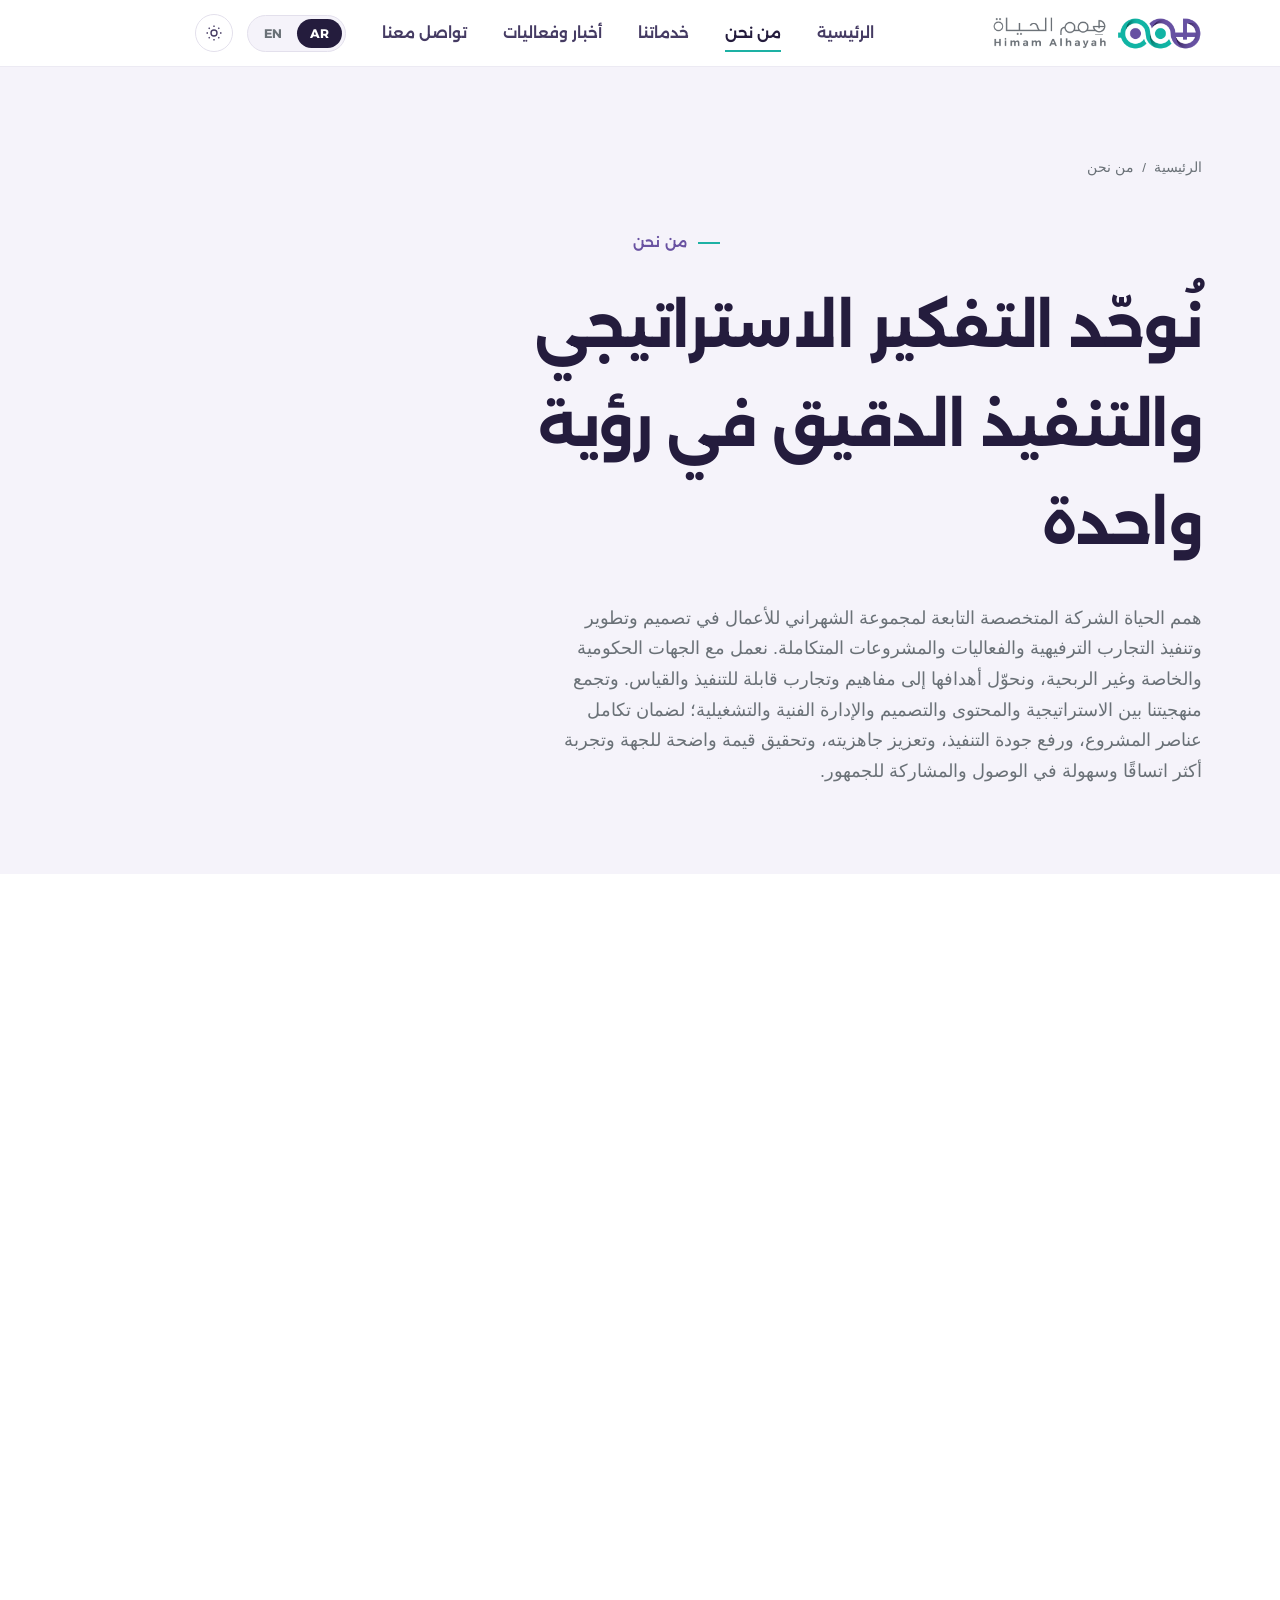
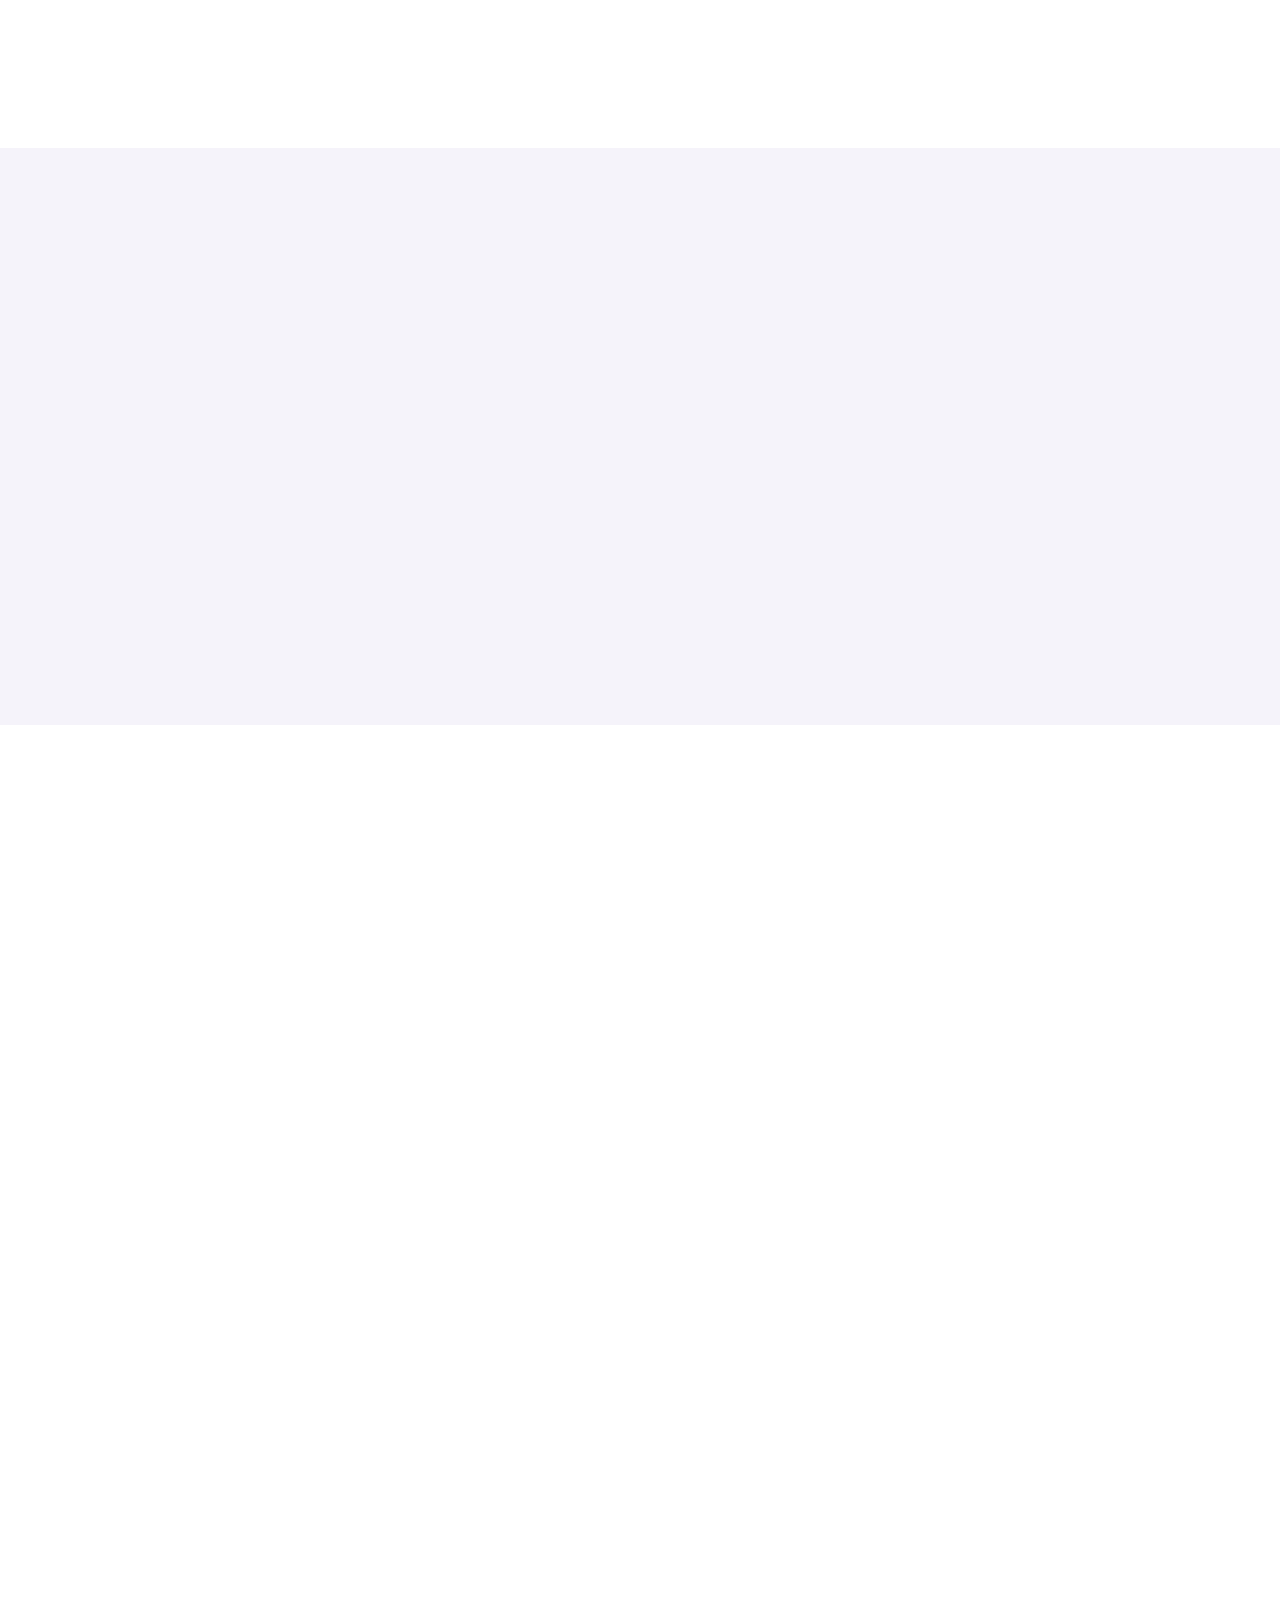
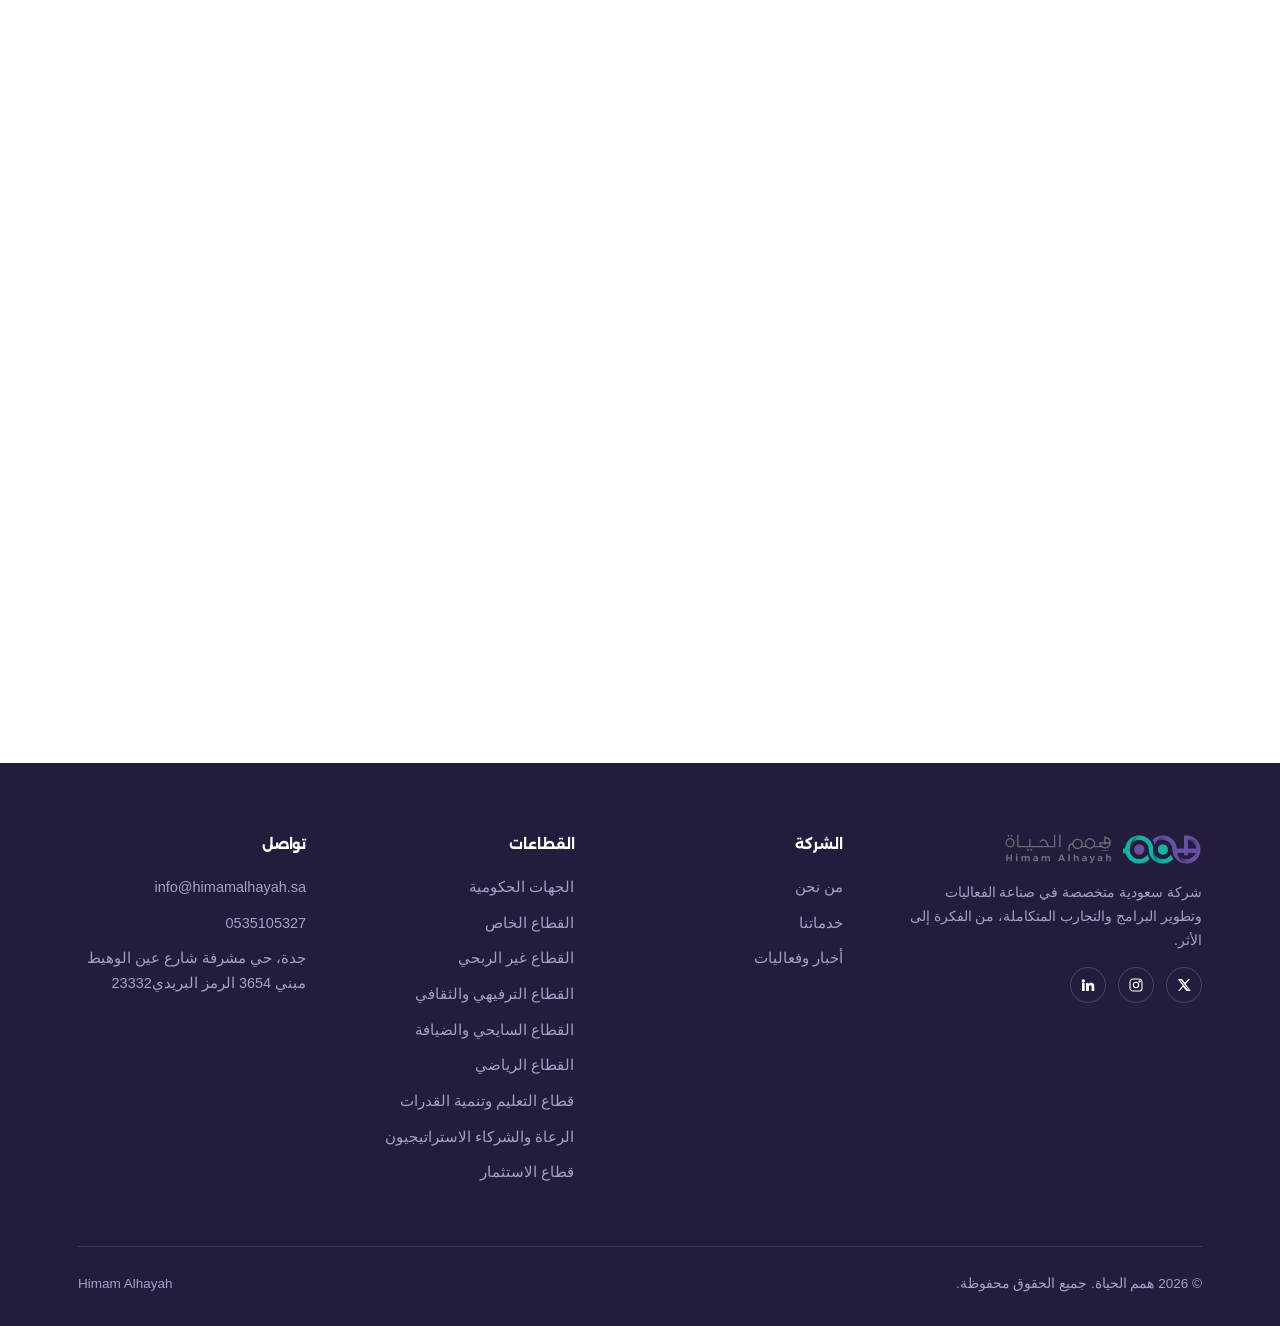
==== about.html @ 8bbd07ad "Add files via upload" ====
<!DOCTYPE html>
<html lang="ar" dir="rtl">
<head>
<meta charset="UTF-8">
<meta name="viewport" content="width=device-width, initial-scale=1.0">
<title>من نحن | همم الحياة</title>
<meta name="description" content="همم الحياة شركة سعودية تجمع بين التفكير الاستراتيجي والتصميم الإبداعي وإدارة المشروعات لصناعة تجارب متكاملة.">
<link rel="preconnect" href="https://fonts.googleapis.com">
<link rel="preconnect" href="https://fonts.gstatic.com" crossorigin>
<link href="https://fonts.googleapis.com/css2?family=Alexandria:wght@300;400;500;600;700;800&display=swap" rel="stylesheet">
<link rel="stylesheet" href="css/about.css">
<script>(function(){try{var t=localStorage.getItem("himam-theme");if(t==="dark"){document.documentElement.setAttribute("data-theme","dark");}}catch(e){}})();</script>
</head>
<body>

<header class="site-header">
  <div class="container nav">
    <a href="index.html" class="nav-logo"><img src="assets/logo-horizontal-trim.png" alt="همم الحياة"></a>
    <nav class="nav-links">
      <div class="nav-links-utility">
        <div class="lang-switch" role="group" aria-label="اللغة">
          <button type="button" class="lang-btn active" data-lang="ar">AR</button>
          <button type="button" class="lang-btn" data-lang="en">EN</button>
        </div>
        <button type="button" class="theme-toggle" aria-label="تبديل الوضع الليلي/النهاري">
          <svg class="icon-sun" viewBox="0 0 24 24" fill="none" stroke="currentColor" stroke-width="1.8"><circle cx="12" cy="12" r="4"/><path d="M12 2v2M12 20v2M4.9 4.9l1.4 1.4M17.7 17.7l1.4 1.4M2 12h2M20 12h2M4.9 19.1l1.4-1.4M17.7 6.3l1.4-1.4"/></svg>
          <svg class="icon-moon" viewBox="0 0 24 24" fill="none" stroke="currentColor" stroke-width="1.8"><path d="M21 12.8A9 9 0 1 1 11.2 3a7 7 0 0 0 9.8 9.8z"/></svg>
        </button>
      </div>
      <a href="index.html">الرئيسية</a>
      <a href="about.html" class="active">من نحن</a>
      <a href="index.html#sectors">خدماتنا</a>
      <a href="news.html">أخبار وفعاليات</a>
      <a href="contact.html">تواصل معنا</a>
    </nav>
    <div class="nav-cta">
      <button class="nav-toggle" aria-label="القائمة"><span></span><span></span><span></span></button>
    </div>
  </div>
</header>

<section class="page-hero">
  <div class="container">
    <div class="crumb"><a href="index.html">الرئيسية</a><span>/</span><span>من نحن</span></div>

    <div class="parent-brand reveal">
      <div class="parent-brand-logos">
        <span class="logo-chip"><img src="assets/logo-stacked.png" alt="همم الحياة"></span>
        <span class="parent-brand-sep">
          <svg viewBox="0 0 24 24" fill="none" stroke="currentColor" stroke-width="2"><path d="M18 6L6 18M6 6l12 12"/></svg>
        </span>
        <span class="logo-chip"><img src="assets/alshahrani-logo.png" alt="مجموعة الشهراني للأعمال"></span>
      </div>
      <span class="parent-brand-text">همم الحياة أحد مشاريع مجموعة الشهراني للأعمال</span>
    </div>

    <div class="eyebrow">من نحن</div>
    <h1>نُوحّد التفكير الاستراتيجي<br>والتنفيذ الدقيق في رؤية واحدة</h1>
    <p class="lede">
      همم الحياة الشركة المتخصصة التابعة لمجموعة الشهراني للأعمال في تصميم وتطوير وتنفيذ التجارب الترفيهية والفعاليات
      والمشروعات المتكاملة. نعمل مع الجهات الحكومية والخاصة وغير الربحية، ونحوّل أهدافها إلى مفاهيم وتجارب قابلة للتنفيذ
      والقياس. وتجمع منهجيتنا بين الاستراتيجية والمحتوى والتصميم والإدارة الفنية والتشغيلية؛ لضمان تكامل عناصر المشروع،
      ورفع جودة التنفيذ، وتعزيز جاهزيته، وتحقيق قيمة واضحة للجهة وتجربة أكثر اتساقًا وسهولة في الوصول والمشاركة للجمهور.
    </p>
  </div>
</section>

<section>
  <div class="container">
    <div class="head-row reveal">
      <h2>قصتنا ورؤيتنا ورسالتنا ومهمتنا</h2>
      <p>الإطار الذي ننطلق منه في كل مشروع، ويحدد القيمة التي نقدّمها لشركائنا وللمجتمع.</p>
    </div>
    <div class="grid grid-2">
      <div class="card reveal">
        <h3>قصتنا</h3>
        <p>تنطلق همم الحياة من همّة تسعى إلى تحويل الأفكار والرسائل والأهداف إلى تجارب حقيقية ذات أثر ملموس. نجمع بين
          التفكير الاستراتيجي والتنفيذ المنضبط؛ لنقدّم تجارب مترابطة تضع الإنسان في جوهرها، وتنتقل بالفكرة من التصوّر
          إلى واقع يُعاش ويُتذكّر. ولا تنتهي قيمة التجربة بانتهاء تنفيذها، بل تمتد إلى ما تحققه من نتائج، وما تتركه من
          أثر يمكن قياسه وتطويره والبناء عليه.</p>
      </div>
      <div class="card reveal">
        <h3>رؤيتنا</h3>
        <p>أن نرسّخ مكانتنا كشركة سعودية رائدة، محليًا وإقليميًا، في صناعة التجارب والفعاليات والبرامج والمشروعات
          المتكاملة، من خلال حلول نوعية تُثري مشاركة الجمهور، وتسهم في تعزيز جودة الحياة، وتقدّم قيمة ممتدة للشركاء
          والمجتمع.</p>
      </div>
      <div class="card reveal">
        <h3>رسالتنا</h3>
        <p>نحوّل أهداف شركائنا وأفكارهم إلى تجارب وبرامج ومشروعات متكاملة ذات قيمة واضحة، تجمع بين التفكير الاستراتيجي
          والتصميم الإبداعي والتنفيذ المنضبط والقياس، بما يدعم تحقيق مستهدفات الجهات ويمنح الجمهور تجارب ذات معنى
          وأثر.</p>
      </div>
      <div class="card reveal">
        <h3>مهمتنا</h3>
        <p>نصمّم ونطوّر وننفّذ تجارب وفعاليات وبرامج ومشروعات تنطلق من فهم الإنسان واحتياجاته، وتتكامل فيها الاستراتيجية
          مع المحتوى النوعي والتصميم الإبداعي والإدارة التنفيذية المنضبطة. ونحرص على أن تعزز أعمالنا مشاركة الجمهور،
          وتحقق قيمة مؤسسية ملموسة لشركائنا، وتنتج نتائج قابلة للقياس والتطوير والبناء عليها.</p>
      </div>
    </div>
  </div>
</section>

<!-- PROCESS -->
<section class="bg-mist">
  <div class="container">
    <div class="head-row reveal">
      <h2>من فهم الجمهور إلى تقييم النتائج</h2>
      <p>نوحّد جميع عناصر المشروع ضمن رؤية متكاملة لصناعة تجارب أكثر اتساقًا وقيمة وقابلية للتطوير.</p>
    </div>
    <div class="process reveal">
      <div class="process-path"></div>
      <div class="process-list">
        <div class="process-step"><div class="badge">01</div><h4>فهم الجمهور</h4><p>بحث ورؤية دقيقة</p></div>
        <div class="process-step"><div class="badge">02</div><h4>التخطيط الاستراتيجي</h4><p>مفهوم قابل للقياس</p></div>
        <div class="process-step"><div class="badge">03</div><h4>التصميم الإبداعي</h4><p>هوية وتجربة متكاملة</p></div>
        <div class="process-step"><div class="badge">04</div><h4>تطوير المحتوى</h4><p>رسائل تخدم الهدف</p></div>
        <div class="process-step"><div class="badge">05</div><h4>التنفيذ التشغيلي</h4><p>إدارة دقيقة للمشروع</p></div>
        <div class="process-step"><div class="badge">06</div><h4>تقييم النتائج</h4><p>قياس الأثر والتطوير</p></div>
      </div>
    </div>
  </div>
</section>

<!-- SECTORS -->
<section id="sectors">
  <div class="container">
    <div class="head-row reveal">
      <h2>القطاعات التي نخدمها</h2>
      <p>نصمم حلولنا بما يناسب طبيعة كل قطاع وأهدافه الخاصة.</p>
    </div>
    <div class="sector-detail">
      <div class="sector-box sb-1 reveal">
        <h3 style="color:#fff;">الجهات الحكومية</h3>
          <p>نطور المبادرات والفعاليات والبرامج والمشروعات التي تدعم الأهداف المؤسسية والمجتمعية وتخدم المستفيدين ضمن تجربة واضحة ومنظمة تراعي الحوكمة وتنوع الجمهور وقابلية قياس النتائج.</p>
      </div>
      <div class="sector-box sb-2 reveal">
        <h3 style="color:#fff;">القطاع الخاص</h3>
          <p>نصمم تجارب تساعد الشركات والعلامات التجارية على ترجمة أهدافها ورسائلها إلى تفاعل حقيقي مع العملاء والموظفين والشركاء.</p>
      </div>
      <div class="sector-box sb-3 reveal">
        <h3 style="color:#fff;">القطاع  غير الربحي</h3>
            <p>نساعد القطاعات غير الربحية على تحويل رسالتها وأهدافها المجتمعية إلى برامج ومبادرات وتجارب تصل للمستفيدين والداعمين والمتطوعين بوضوح، وتدعم المشاركة والاستفادة ضمن الموارد المتاحة.</p>
      </div>
      <div class="sector-box sb-1 reveal">
        <h3 style="color:#fff;">القطاع الترفيهة والثقافي</h3>
            <p>نطور فعاليات وتجارب تجمع بين المحتوى والإبداع والتفاعل، وتقدم للجمهور رحلة متماسكة تتناسب مع طبيعة المشروع وسياقه الثقافي والترفيهي.</p>
      </div>
      <div class="sector-box sb-2 reveal">
        <h3 style="color:#fff;">القطاع السياحي والضيافة</h3>
            <p>نصمم تجارب الزوار والوجهات والبرامج السياحية بما يعزز وضوح الرحلة وجودة التفاعل، ويربط المكان بقصته وهويته وجمهوره المستهدف.</p>
      </div>
      <div class="sector-box sb-3 reveal">
        <h3 style="color:#fff;">القطاع الرياضي</h3>
            <p>نطور الفعاليات والبرامج والتجارب الجماهيرية المصاحبة للأنشطة والبطولات الرياضية بما يدعم المشاركة ويعزز ارتباط الجمهور بالحدث أو النادي أو الجهة المنظمة.</p>
      </div>
      <div class="sector-box sb-1 reveal">
        <h3 style="color:#fff;">قطاع التعليم وتنمية القدرات</h3>
            <p>نطور برامج وتجارب تعليمية وتدريبية تجمع بين المعرفة والتطبيق والمشاركة، وتحوّل المحتوى الترفيهي إلى رحلة تعلّم أكثر وضوحًا وتفاعلًا.</p>
      </div>
      <div class="sector-box sb-2 reveal">
        <h3 style="color:#fff;">الرعاة والشركاء الاستراتيجيون</h3>
            <p>يمثل الرعاة والشركاء فئة ممتدة عبر مختلف القطاعات، وليست قطاعًا مستقلًا، وتعمل همم الحياة على تطوير فرص مشاركة وظهور وتفاعل ترتبط بأهداف الشراكة وطبيعة الجمهور، وتندمج داخل التجربة بصورة طبيعية.</p>
      </div>
      <div class="sector-box sb-3 reveal">
        <h3 style="color:#fff;">قطاع الاستثمار</h3>
            <p>نطور الملتقيات والبرامج والتجارب التي تجمع رواد الأعمال والمستثمرين والجهات الداعمة، وتساعد على تحويل الأفكار والفرص إلى مسارات أوضح للتواصل والتقييم والبناء.</p>
      </div>
    </div>
  </div>
</section>

<section class="section-sm">
  <div class="container">
    <div class="cta-band reveal">
      <div>
        <h2>هل تريد التعرف على فريق العمل؟</h2>
        <p>تواصل معنا لنناقش تفاصيل مشروعك ونبني معًا خطة تنفيذ واضحة.</p>
      </div>
      <a href="contact.html" class="btn btn-ghost-light">تواصل معنا
        <svg viewBox="0 0 24 24" fill="none" stroke="currentColor" stroke-width="2"><path d="M19 12H5M12 19l-7-7 7-7"/></svg>
      </a>
    </div>
  </div>
</section>

<footer class="site-footer">
  <div class="container">
    <div class="footer-grid">
      <div class="footer-logo">
        <img src="assets/logo-horizontal-trim.png" alt="همم الحياة">
        <p style="max-width:300px; font-size:14px; color:#a79ec4;">شركة سعودية متخصصة في صناعة الفعاليات وتطوير البرامج والتجارب المتكاملة، من الفكرة إلى الأثر.</p>
        <div class="social">
          <a href="#" aria-label="X"><svg viewBox="0 0 24 24" fill="currentColor" style="color:#fff"><path d="M18.9 3H21l-6.6 7.5L22 21h-6.3l-4.9-6.4L5.2 21H3l7.1-8.1L2.5 3h6.4l4.4 5.8L18.9 3zm-1.1 16h1.2L7.3 5H6l11.8 14z"/></svg></a>
          <a href="#" aria-label="Instagram"><svg viewBox="0 0 24 24" fill="none" stroke="currentColor" stroke-width="1.6" style="color:#fff"><rect x="3" y="3" width="18" height="18" rx="5"/><circle cx="12" cy="12" r="4"/><circle cx="17.5" cy="6.5" r="1"/></svg></a>
          <a href="#" aria-label="LinkedIn"><svg viewBox="0 0 24 24" fill="currentColor" style="color:#fff"><path d="M4.98 3.5A2.5 2.5 0 1 1 5 8.5a2.5 2.5 0 0 1-.02-5zM3 9h4v12H3zM9 9h3.8v1.7h.05c.53-1 1.83-2.05 3.77-2.05 4.03 0 4.78 2.65 4.78 6.1V21h-4v-5.6c0-1.34-.02-3.06-1.87-3.06-1.87 0-2.16 1.46-2.16 2.96V21H9z"/></svg></a>
        </div>
      </div>
      <div>
        <h4>الشركة</h4>
        <ul>
          <li><a href="about.html">من نحن</a></li>
          <li><a href="services.html">خدماتنا</a></li>
          <li><a href="news.html">أخبار وفعاليات</a></li>
        </ul>
      </div>
      <div>
        <h4>القطاعات</h4>
        <ul>
          <li><a href="about.html#sectors">الجهات الحكومية</a></li>
          <li><a href="about.html#sectors">القطاع الخاص</a></li>
          <li><a href="about.html#sectors">القطاع غير الربحي</a></li>
          <li><a href="about.html#sectors">القطاع الترفيهي والثقافي</a></li>
          <li><a href="about.html#sectors">القطاع السايحي والضيافة</a></li>
          <li><a href="about.html#sectors">القطاع الرياضي</a></li>
          <li><a href="about.html#sectors">قطاع التعليم وتنمية القدرات</a></li>
          <li><a href="about.html#sectors">الرعاة والشركاء الاستراتيجيون</a></li>
          <li><a href="about.html#sectors">قطاع الاستثمار</a></li>
        </ul>
      </div>
      <div>
        <h4>تواصل</h4>
        <ul>
          <li>info@himamalhayah.sa</li>
          <li>0535105327</li>
          <li> جدة، حي مشرفة شارع عين الوهيط مبني 3654 الرمز البريدي23332 </li>
        </ul>
      </div>
    </div>
    <div class="footer-bottom">
      <span>© 2026 همم الحياة. جميع الحقوق محفوظة.</span>
      <span>Himam Alhayah</span>
    </div>
  </div>
</footer>

<script src="js/about.js"></script>
</body>
</html>
---- css/about.css ----
@font-face {
  font-family: 'Alexandria';
  src: local('Alexandria');
}

:root{
  --purple:        #6952A1;
  --purple-600:     #57458A;
  --purple-ink:     #241C3D;   
  --turquoise:      #1DB1A4;
  --turquoise-600:  #16897F;
  --charcoal:       #6A7177;
  --paper:          #FFFFFF;

  --mist:           #F5F3FA;  
  --mist-2:         #EDEAF6;
  --line:           #E3E0EC;
  --line-soft:      #ECEAF3;

  --ink:            #241C3D;
  --ink-soft:       #453B63;
  --body:           #55505f;

  --font: 'Alexandria', 'Segoe UI', sans-serif;

  --container: 1180px;
  --radius: 22px;
  --radius-sm: 14px;

  --ease: cubic-bezier(.22,.68,0,1);
}

:root[data-theme="dark"]{
  --paper:          #14101F;
  --ink:            #F2EFFA;
  --ink-soft:       #D9D3EA;
  --body:           #B7AFC9;
  --charcoal:       #B0A8C4;
  --mist:           #1E1830;
  --mist-2:         #241C3D;
  --line:           #342A52;
  --line-soft:      #2B2244;
}


*{ box-sizing:border-box; }
html{ scroll-behavior:smooth; }
body{
  margin:0;
  font-family:var(--font);
  color:var(--body);
  background:var(--paper);
  direction:rtl;
  -webkit-font-smoothing:antialiased;
  font-weight:400;
  line-height:1.7;
}
img{ max-width:100%; display:block; }
a{ color:inherit; text-decoration:none; }
ul{ margin:0; padding:0; list-style:none; }
h1,h2,h3,h4{
  font-family:var(--font);
  color:var(--ink);
  margin:0 0 .5em;
  font-weight:700;
  letter-spacing:-.01em;
}
p{ margin:0 0 1em; }
.container{
  max-width:var(--container);
  margin-inline:auto;
  padding-inline:28px;
}

@media (prefers-reduced-motion: reduce){
  *{ animation-duration:.001ms !important; animation-iteration-count:1 !important; transition-duration:.001ms !important; scroll-behavior:auto !important; }
}

.eyebrow{
  display:inline-flex;
  align-items:center;
  gap:10px;
  font-size:14px;
  font-weight:600;
  color:var(--purple);
  letter-spacing:.02em;
  margin-bottom:16px;
}
.eyebrow::before{
  content:"";
  width:22px; height:2px;
  background:var(--turquoise);
  display:inline-block;
}

.btn{
  display:inline-flex;
  align-items:center;
  gap:10px;
  padding:15px 30px;
  border-radius:100px;
  font-weight:600;
  font-size:15.5px;
  border:1px solid transparent;
  cursor:pointer;
  transition:transform .35s var(--ease), background .3s, color .3s, border-color .3s, box-shadow .3s;
}
.btn-primary{
  background:var(--purple-ink);
  color:#fff;
}
.btn-primary:hover{ background:var(--purple-600); transform:translateY(-2px); box-shadow:0 14px 30px -12px rgba(105,82,161,.55); }
.btn-outline{
  border-color:var(--line);
  color:var(--ink);
  background:transparent;
}
.btn-outline:hover{ border-color:var(--purple); color:var(--purple); transform:translateY(-2px); }
.btn-ghost-light{
  border-color:rgba(255,255,255,.35);
  color:#fff;
}
.btn-ghost-light:hover{ background:rgba(255,255,255,.12); border-color:#fff; }
.btn svg{ width:16px; height:16px; transition:transform .3s var(--ease); }
.btn:hover svg{ transform:translateX(-4px); }

.site-header{
  position:sticky; top:0; z-index:100;
  border-bottom:1px solid var(--line-soft);
}
.site-header::before{
  content:"";
  position:absolute; inset:0; z-index:-1;
  background:rgba(255,255,255,.82);
  backdrop-filter:blur(14px) saturate(160%);
}
[data-theme="dark"] .site-header::before{ background:rgba(20,16,31,.86); }
.nav{
  display:flex; align-items:center; justify-content:space-between;
  padding-block:14px;
}
.nav-logo{ display:flex; align-items:center; gap:12px; }
.nav-logo img{ height:34px; width:auto; }
.nav-links{
  display:flex; align-items:center; gap:36px;
  font-size:15px; font-weight:600; color:var(--ink-soft);
}
.nav-links a{ position:relative; padding-block:6px; transition:color .25s; }
.nav-links a::after{
  content:""; position:absolute; right:0; bottom:0; width:0; height:2px;
  background:var(--turquoise); transition:width .3s var(--ease);
}
.nav-links a:hover, .nav-links a.active{ color:var(--ink); }
.nav-links a:hover::after, .nav-links a.active::after{ width:100%; }
.nav-links-utility{ display:flex; align-items:center; gap:14px; order:99; }
.nav-auth{ display:flex; align-items:center; gap:10px; }
.nav-btn{ padding:10px 20px; font-size:14px; }
.nav-cta{ display:flex; align-items:center; gap:14px; }
.nav-toggle{
  display:none; flex-direction:column; gap:5px; background:none; border:0; cursor:pointer; padding:8px;
}
.nav-toggle span{ width:22px; height:2px; background:var(--ink); border-radius:2px; }

.lang-switch{ display:flex; align-items:center; background:var(--mist); border:1px solid var(--line); border-radius:100px; padding:3px; gap:2px; }
.lang-btn{ border:0; background:none; padding:7px 13px; border-radius:100px; font-family:var(--font); font-size:12.5px; font-weight:700; color:var(--charcoal); cursor:pointer; transition:all .25s; }
.lang-btn.active{ background:var(--purple-ink); color:#fff; }
.lang-btn:not(.active):hover{ color:var(--purple); }
.theme-toggle{
  width:38px; height:38px; border-radius:50%; border:1px solid var(--line); background:transparent;
  display:flex; align-items:center; justify-content:center; cursor:pointer; color:var(--ink-soft);
  transition:all .25s; position:relative; flex-shrink:0;
}
.theme-toggle:hover{ border-color:var(--purple); color:var(--purple); }
.theme-toggle svg{ width:18px; height:18px; position:absolute; transition:opacity .25s, transform .35s var(--ease); }
.theme-toggle .icon-moon{ opacity:0; transform:scale(.5) rotate(-40deg); }
.theme-toggle .icon-sun{ opacity:1; transform:scale(1) rotate(0); }
[data-theme="dark"] .theme-toggle .icon-sun{ opacity:0; transform:scale(.5) rotate(40deg); }
[data-theme="dark"] .theme-toggle .icon-moon{ opacity:1; transform:scale(1) rotate(0); }

@media (max-width:900px){
  .nav-links{
    position:fixed; inset:64px 0 0 0; background:var(--paper); flex-direction:column;
    justify-content:flex-start; padding:36px 28px; gap:22px; font-size:19px;
    transform:translateY(-12px); opacity:0; pointer-events:none; transition:all .35s var(--ease);
    overflow-y:auto;
  }
  .nav-links.open{ transform:translateY(0); opacity:1; pointer-events:auto; }
  .nav-toggle{ display:flex; }
  .nav-links-utility{
    order:-1; width:100%;
    padding-bottom:20px; margin-bottom:4px;
    border-bottom:1px solid var(--line);
  }
  .nav-auth{
    flex-direction:column; width:100%; gap:12px;
    margin-top:auto; padding-top:20px; border-top:1px solid var(--line);
  }
  .nav-btn{ width:100%; justify-content:center; }
}

.rings{ position:absolute; inset:0; overflow:hidden; pointer-events:none; }
.ring{
  position:absolute; border-radius:50%; border:1.5px solid transparent;
}
@keyframes drift{
  0%{ transform:translate(0,0) rotate(0deg); }
  50%{ transform:translate(-14px,16px) rotate(8deg); }
  100%{ transform:translate(0,0) rotate(0deg); }
}

section{ padding-block:110px; position:relative; }
.section-sm{ padding-block:80px; }
.bg-mist{ background:var(--mist); }
.bg-ink{ background:var(--purple-ink); color:#cdc7dd; }
.bg-ink h1, .bg-ink h2, .bg-ink h3{ color:#fff; }

.head-row{
  display:flex; justify-content:space-between; align-items:flex-end; gap:40px; margin-bottom:56px;
}
.head-row h2{ font-size:clamp(28px,3.4vw,42px); max-width:640px; }
.head-row p{ max-width:380px; color:var(--charcoal); margin:0; }

.grid{ display:grid; gap:26px; }
.grid-3{ grid-template-columns:repeat(3,1fr); }
.grid-2{ grid-template-columns:repeat(2,1fr); }
@media (max-width:900px){ .grid-3,.grid-2{ grid-template-columns:1fr; } }

.card{
  background:#fff;
  border:1px solid var(--line);
  border-radius:var(--radius);
  padding:34px;
  transition:transform .4s var(--ease), box-shadow .4s var(--ease), border-color .3s;
}
.card:hover{ transform:translateY(-6px); box-shadow:0 30px 50px -30px rgba(36,28,61,.25); border-color:transparent; }
.card .icon{
  width:52px; height:52px; border-radius:16px;
  display:flex; align-items:center; justify-content:center;
  background:var(--mist); color:var(--purple); margin-bottom:22px;
}
.card .icon svg{ width:24px; height:24px; }
.card h3{ font-size:19px; margin-bottom:10px; }
.card p{ color:var(--charcoal); font-size:15px; margin:0; }

.stats{
  display:grid; grid-template-columns:repeat(4,1fr); gap:0;
  border-top:1px solid rgba(255,255,255,.14); border-bottom:1px solid rgba(255,255,255,.14);
}
.stat{ padding:38px 20px; text-align:center; border-inline-start:1px solid rgba(255,255,255,.14); }
.stat:first-child{ border-inline-start:none; }
.stat .num{
  font-size:clamp(30px,3.6vw,48px); font-weight:800; color:#fff;
  display:block; letter-spacing:-.02em;
}
.stat .lbl{ font-size:14px; color:#a79ec4; margin-top:8px; }
@media (max-width:760px){ .stats{ grid-template-columns:repeat(2,1fr);} .stat{ border-inline-start:1px solid rgba(255,255,255,.14);} .stat:nth-child(2n+1){border-inline-start:none;} }

.process{ position:relative; }
.process-path{
  position:absolute; top:64px; right:6%; left:6%; height:2px;
  background:linear-gradient(90deg, var(--turquoise), var(--purple));
  opacity:.25;
}
.process-list{
  display:grid; grid-template-columns:repeat(6,1fr); gap:18px; position:relative;
}
@media (max-width:1000px){ .process-list{ grid-template-columns:repeat(3,1fr);} .process-path{display:none;} }
@media (max-width:600px){ .process-list{ grid-template-columns:1fr; } }
.process-step{ text-align:center; }
.process-step .badge{
  width:64px; height:64px; border-radius:50%;
  background:#fff; border:2px solid var(--line);
  display:flex; align-items:center; justify-content:center;
  margin:0 auto 18px; font-weight:800; color:var(--purple); font-size:18px;
  position:relative; z-index:2; transition:border-color .3s, background .3s, color .3s;
}
.process-step:hover .badge{ background:var(--purple-ink); border-color:var(--purple-ink); color:#fff; }
.process-step h4{ font-size:15.5px; margin-bottom:6px; }
.process-step p{ font-size:13.5px; color:var(--charcoal); margin:0; }

.cta-band{
  border-radius:32px;
  background:linear-gradient(135deg, var(--purple) 0%, var(--turquoise-600) 100%);
  padding:64px 56px;
  display:flex; align-items:center; justify-content:space-between; gap:32px;
  color:#fff;
}
.cta-band h2{ color:#fff; margin:0 0 8px; font-size:clamp(24px,2.8vw,32px); }
.cta-band p{ color:rgba(255,255,255,.85); margin:0; }
@media (max-width:760px){ .cta-band{ flex-direction:column; text-align:center; padding:44px 28px;} }

.site-footer{ background:var(--purple-ink); color:#a79ec4; padding-block:70px 30px; }
.footer-grid{
  display:grid; grid-template-columns:1.4fr 1fr 1fr 1fr; gap:40px; padding-bottom:50px;
  border-bottom:1px solid rgba(255,255,255,.12);
}
@media (max-width:800px){ .footer-grid{ grid-template-columns:1fr 1fr; } }
.footer-grid h4{ color:#fff; font-size:14px; margin-bottom:18px; }
.footer-grid li{ margin-bottom:11px; font-size:14.5px; }
.footer-grid a:hover{ color:#fff; }
.footer-logo img{ height:32px; margin-bottom:16px; }
.footer-bottom{
  display:flex; justify-content:space-between; align-items:center; padding-top:26px; font-size:13.5px; flex-wrap:wrap; gap:12px;
}
.social{ display:flex; gap:12px; }
.social a{
  width:36px; height:36px; border-radius:50%; border:1px solid rgba(255,255,255,.18);
  display:flex; align-items:center; justify-content:center; transition:all .3s;
}
.social a:hover{ background:var(--turquoise); border-color:var(--turquoise); }
.social svg{ width:16px; height:16px; }

.page-hero{
  padding-top:90px; padding-bottom:70px;
  background:var(--mist);
  position:relative; overflow:hidden;
}
.page-hero h1{ font-size:clamp(34px,5vw,58px); max-width:760px; }
.page-hero .lede{ font-size:18px; max-width:640px; color:var(--charcoal); }
.crumb{ font-size:13.5px; color:var(--charcoal); margin-bottom:18px; display:flex; gap:8px; align-items:center;}
.crumb a:hover{ color:var(--purple); }

.parent-brand{
  display:inline-flex; align-items:center; gap:14px;
  background:var(--paper); border:1px solid var(--line); border-radius:100px;
  padding:8px 20px 8px 8px; margin-bottom:24px;
  box-shadow:0 12px 26px -18px rgba(36,28,61,.25);
}
.parent-brand-logos{ display:flex; align-items:center; gap:10px; flex-shrink:0; }
.logo-chip{
  width:38px; height:38px; border-radius:50%; overflow:hidden;
  background:var(--mist); border:1px solid var(--line);
  display:flex; align-items:center; justify-content:center; flex-shrink:0;
}
.logo-chip img{ width:100%; height:100%; object-fit:cover; }
.parent-brand-sep{
  width:16px; height:16px; color:var(--charcoal); flex-shrink:0;
  display:flex; align-items:center; justify-content:center;
}
.parent-brand-sep svg{ width:12px; height:12px; }
.parent-brand-text{ font-size:13.5px; font-weight:600; color:var(--ink-soft); }
@media (max-width:520px){
  .parent-brand{ flex-wrap:wrap; padding:10px 16px; }
  .parent-brand-text{ font-size:12.5px; }
}

.reveal{ opacity:0; transform:translateY(24px); transition:opacity .8s var(--ease), transform .8s var(--ease); }
.reveal.in{ opacity:1; transform:translateY(0); }

.muted{ color:var(--charcoal); }
.tag{
  display:inline-block; padding:6px 14px; border-radius:100px; background:var(--mist-2);
  color:var(--purple); font-size:13px; font-weight:600;
}
hr.rule{ border:0; border-top:1px solid var(--line); margin:0; }


.value-row{ display:grid; grid-template-columns: .8fr 1.2fr; gap:60px; align-items:start; }
  @media (max-width:900px){ .value-row{ grid-template-columns:1fr; gap:30px; } }
  .value-item{ display:flex; gap:20px; padding-block:26px; border-top:1px solid var(--line); }
  .value-item:last-child{ border-bottom:1px solid var(--line); }
  .value-item .vn{ font-size:14px; color:var(--turquoise-600); font-weight:700; min-width:32px; }
  .sector-detail{
    display:grid; grid-template-columns:repeat(3,1fr); gap:26px;
  }
  @media (max-width:900px){ .sector-detail{ grid-template-columns:1fr; } }
  .sector-box{
    border-radius:var(--radius); padding:36px; color:#fff;
    display:flex; flex-direction:column; gap:14px; min-height:280px;
  }
  .sector-box.sb-1{ background:linear-gradient(160deg,#6952A1,#4A3876); }
  .sector-box.sb-2{ background:linear-gradient(160deg,#1DB1A4,#158F85); }
  .sector-box.sb-3{ background:linear-gradient(160deg,#241C3D,#453B63); }
  .sector-box p{ color:rgba(255,255,255,.85); font-size:14.5px; margin:0; }

/* ===== Dark mode component overrides ===== */
[data-theme="dark"] .nav-links{ background:var(--paper); }
[data-theme="dark"] .card{ background:var(--mist); }
[data-theme="dark"] .process-step .badge{ background:var(--mist); }
[data-theme="dark"] input,
[data-theme="dark"] select,
[data-theme="dark"] textarea{ background:var(--mist); color:var(--ink); border-color:var(--line); }
[data-theme="dark"] .stat .lbl{ color:#c9c1de; }
[data-theme="dark"] .flip-front{ background:var(--mist); border-color:var(--line); }
[data-theme="dark"] .logo-tile{ background:var(--mist); border-color:var(--line); }
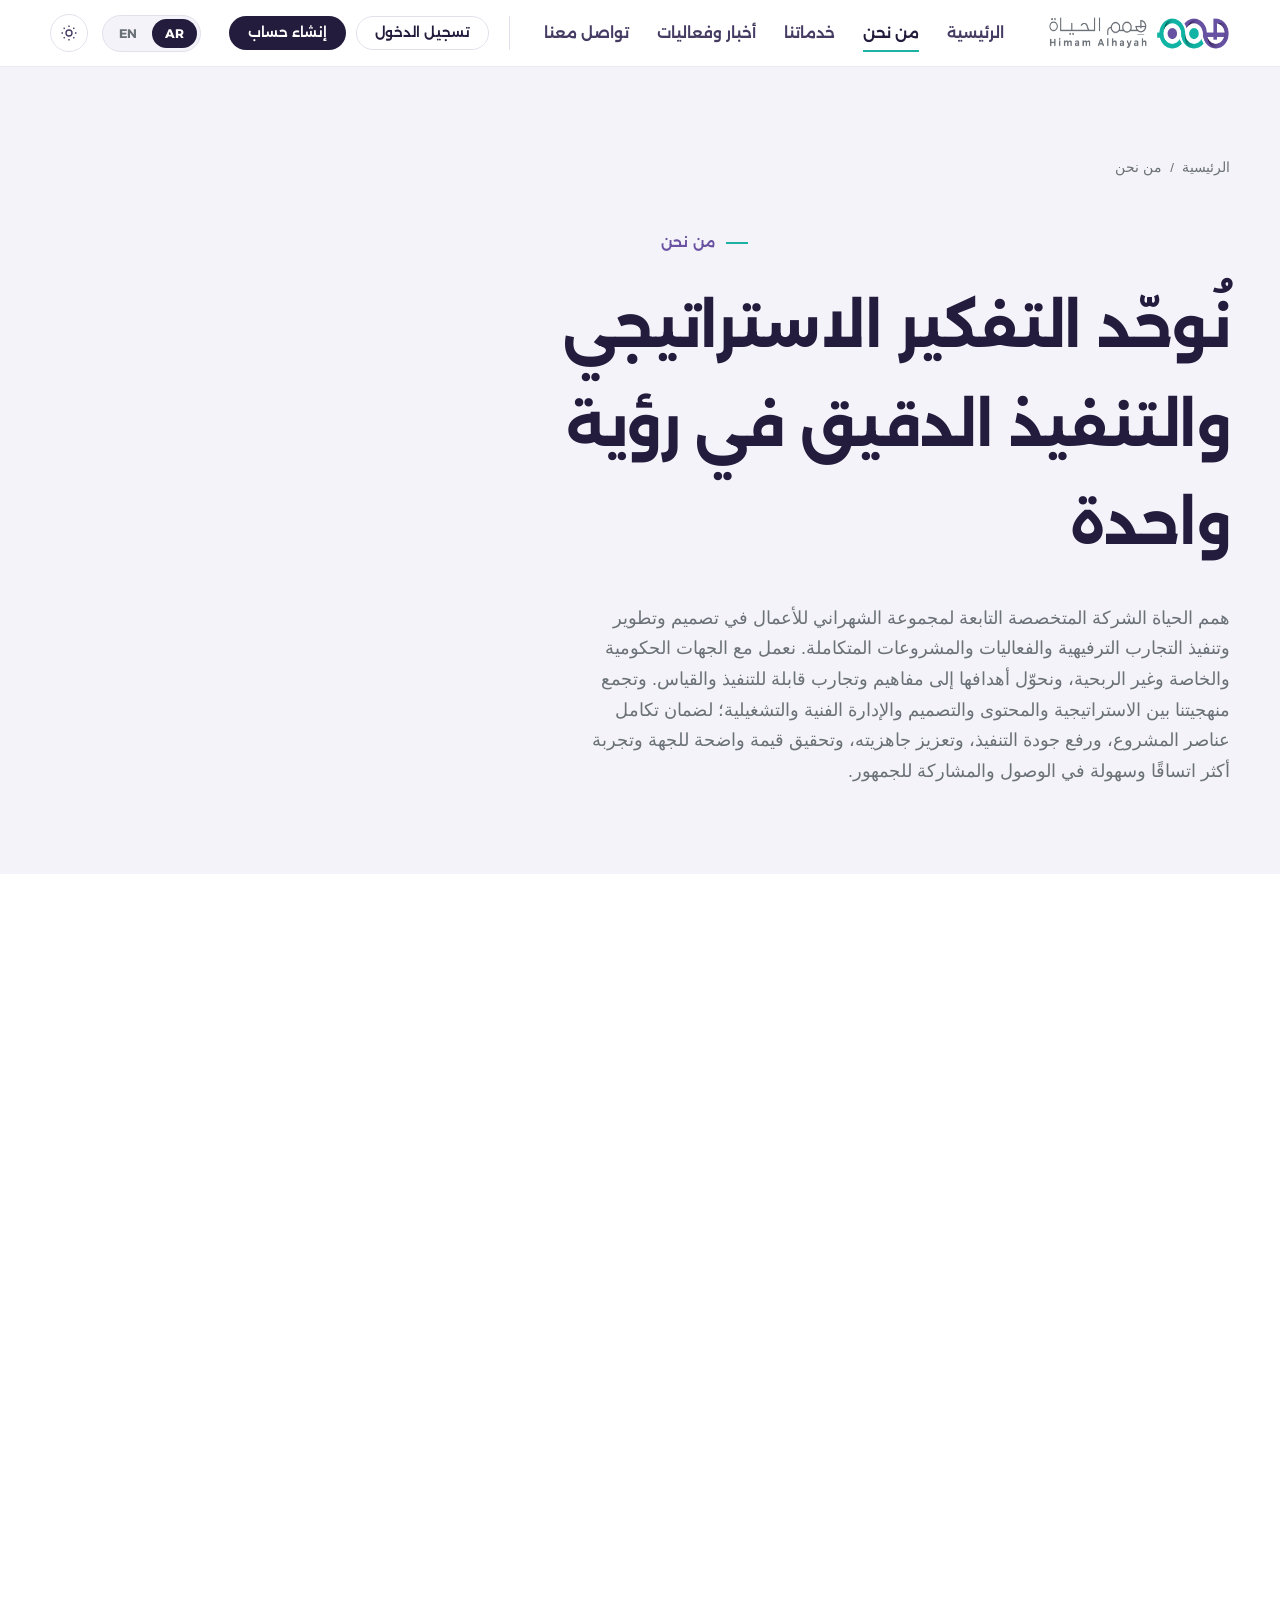
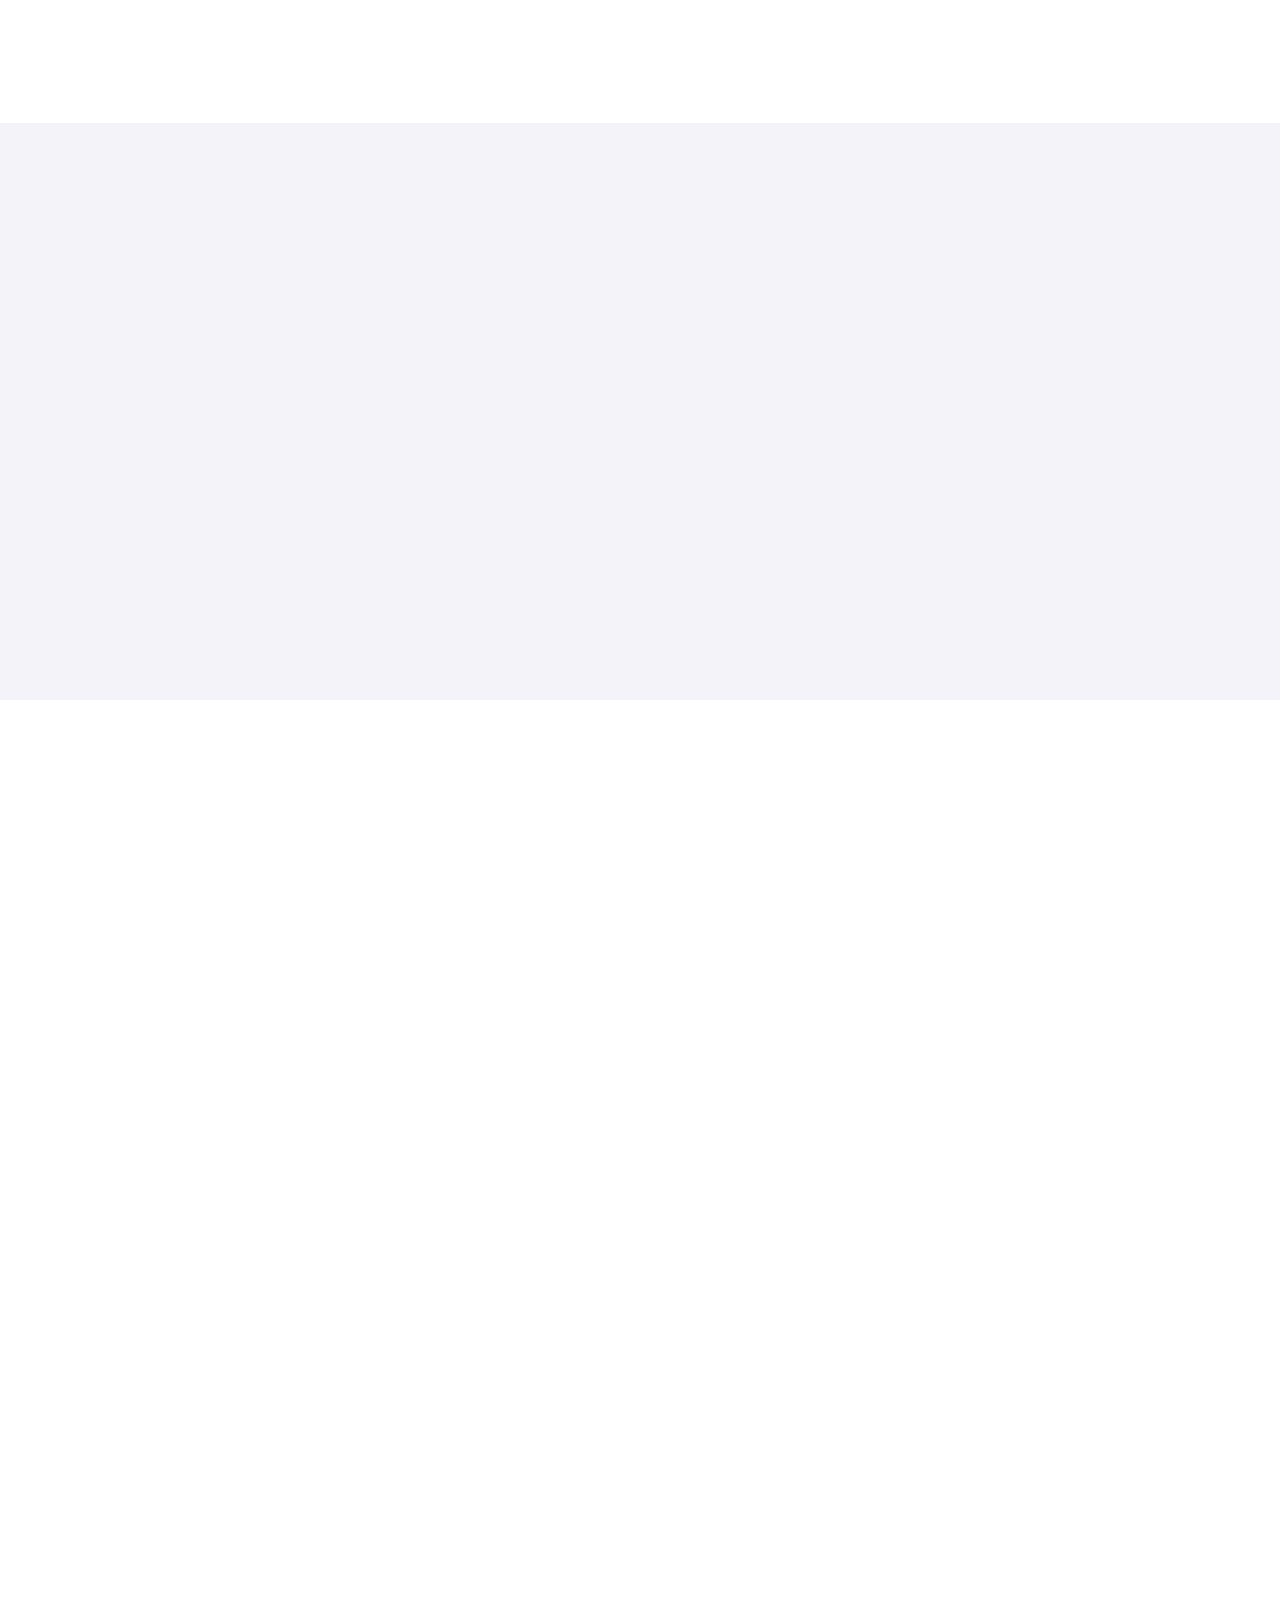
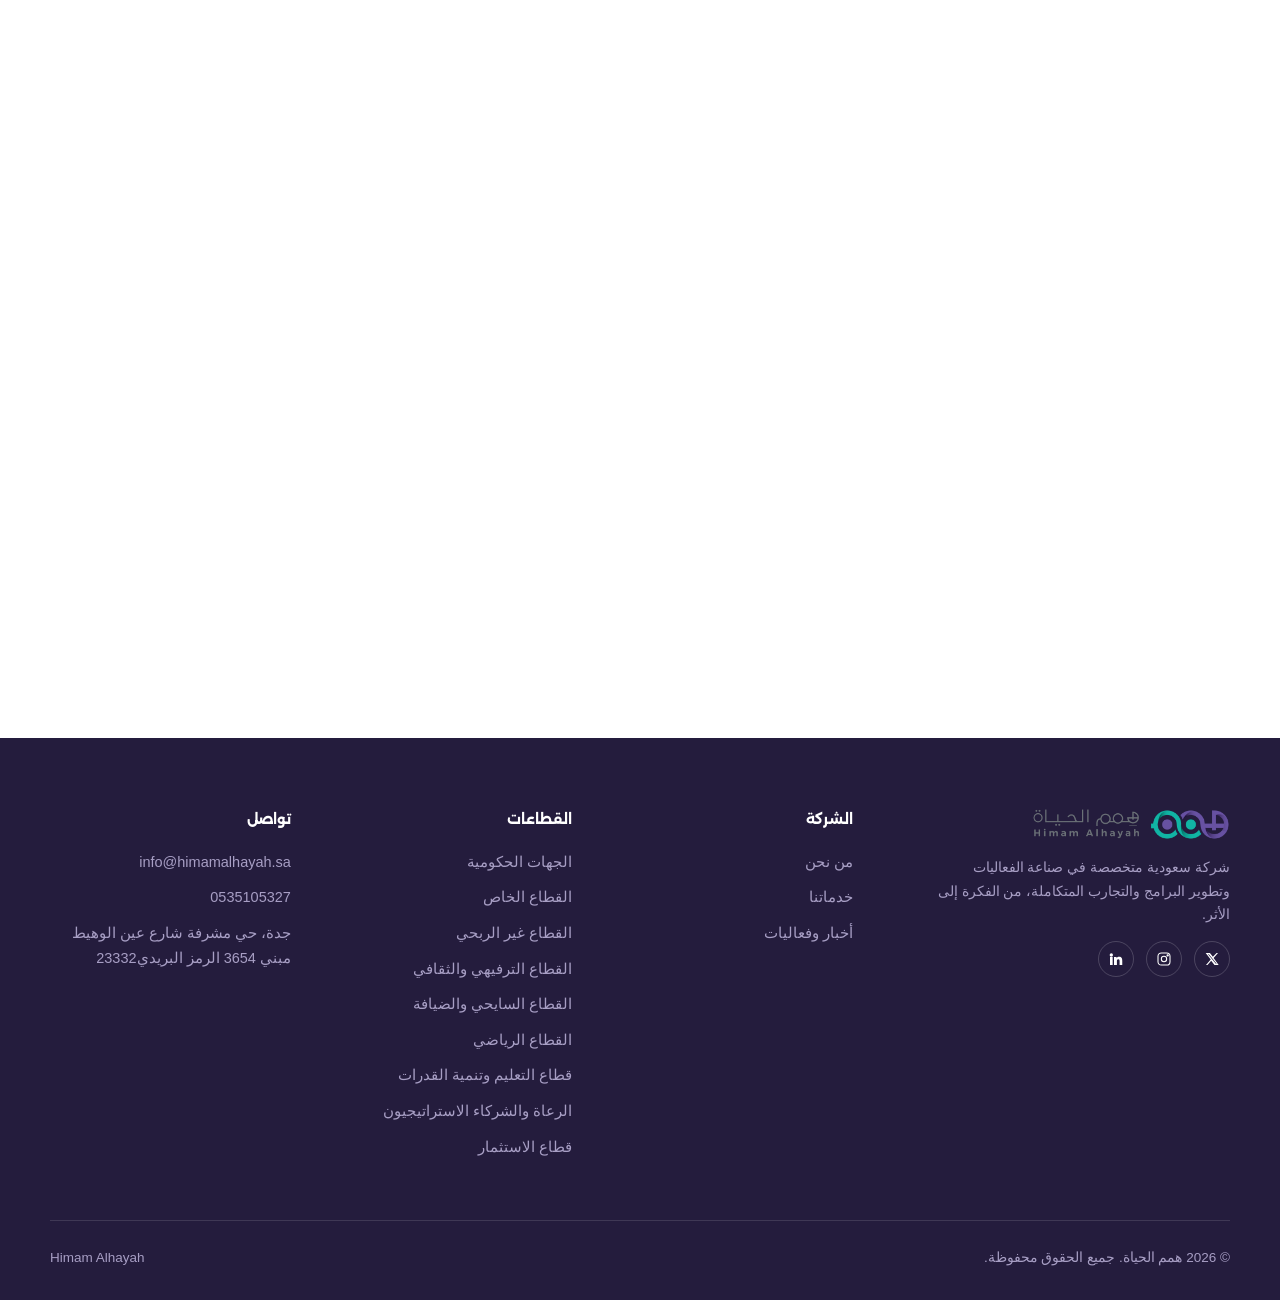
==== commit d911375d: "Add files via upload" ====
--- a/about.html
+++ b/about.html
@@ -32,6 +32,10 @@
       <a href="index.html#sectors">خدماتنا</a>
       <a href="news.html">أخبار وفعاليات</a>
       <a href="contact.html">تواصل معنا</a>
+      <div class="nav-auth">
+        <a href="admin-login.html" class="btn btn-outline nav-btn">تسجيل الدخول</a>
+        <a href="admin-signup.html" class="btn btn-primary nav-btn">إنشاء حساب</a>
+      </div>
     </nav>
     <div class="nav-cta">
       <button class="nav-toggle" aria-label="القائمة"><span></span><span></span><span></span></button>
@@ -122,12 +126,11 @@
   </div>
 </section>
 
-<!-- SECTORS -->
 <section id="sectors">
   <div class="container">
     <div class="head-row reveal">
       <h2>القطاعات التي نخدمها</h2>
-      <p>نصمم حلولنا بما يناسب طبيعة كل قطاع وأهدافه الخاصة.</p>
+      <p>نصمم حلولاً بما يناسب طبيعة كل قطاع وأهدافه الخاصة.</p>
     </div>
     <div class="sector-detail">
       <div class="sector-box sb-1 reveal">
--- a/css/about.css
+++ b/css/about.css
@@ -69,7 +69,6 @@
 .container{
   max-width:var(--container);
   margin-inline:auto;
-  padding-inline:28px;
 }
 
 @media (prefers-reduced-motion: reduce){
@@ -142,19 +141,21 @@
 .nav-logo{ display:flex; align-items:center; gap:12px; }
 .nav-logo img{ height:34px; width:auto; }
 .nav-links{
-  display:flex; align-items:center; gap:36px;
+  display:flex; align-items:center; gap:28px;
   font-size:15px; font-weight:600; color:var(--ink-soft);
-}
-.nav-links a{ position:relative; padding-block:6px; transition:color .25s; }
-.nav-links a::after{
+  flex-wrap:nowrap;
+  margin-inline-start:44px;
+}
+.nav-links > a{ position:relative; padding-block:6px; transition:color .25s; white-space:nowrap; flex-shrink:0; }
+.nav-links > a::after{
   content:""; position:absolute; right:0; bottom:0; width:0; height:2px;
   background:var(--turquoise); transition:width .3s var(--ease);
 }
-.nav-links a:hover, .nav-links a.active{ color:var(--ink); }
-.nav-links a:hover::after, .nav-links a.active::after{ width:100%; }
-.nav-links-utility{ display:flex; align-items:center; gap:14px; order:99; }
-.nav-auth{ display:flex; align-items:center; gap:10px; }
-.nav-btn{ padding:10px 20px; font-size:14px; }
+.nav-links > a:hover, .nav-links > a.active{ color:var(--ink); }
+.nav-links > a:hover::after, .nav-links > a.active::after{ width:100%; }
+.nav-links-utility{ display:flex; align-items:center; gap:14px; order:99; flex-shrink:0; }
+.nav-auth{ display:flex; align-items:center; gap:10px; margin-inline-start:6px; padding-inline-start:20px; border-inline-start:1px solid var(--line); flex-shrink:0; }
+.nav-btn{ padding:9px 18px; font-size:13.5px; line-height:1; white-space:nowrap; }
 .nav-cta{ display:flex; align-items:center; gap:14px; }
 .nav-toggle{
   display:none; flex-direction:column; gap:5px; background:none; border:0; cursor:pointer; padding:8px;
@@ -177,10 +178,11 @@
 [data-theme="dark"] .theme-toggle .icon-sun{ opacity:0; transform:scale(.5) rotate(40deg); }
 [data-theme="dark"] .theme-toggle .icon-moon{ opacity:1; transform:scale(1) rotate(0); }
 
-@media (max-width:900px){
+@media (max-width:1140px){
   .nav-links{
     position:fixed; inset:64px 0 0 0; background:var(--paper); flex-direction:column;
     justify-content:flex-start; padding:36px 28px; gap:22px; font-size:19px;
+    margin-inline-start:0;
     transform:translateY(-12px); opacity:0; pointer-events:none; transition:all .35s var(--ease);
     overflow-y:auto;
   }
@@ -193,7 +195,8 @@
   }
   .nav-auth{
     flex-direction:column; width:100%; gap:12px;
-    margin-top:auto; padding-top:20px; border-top:1px solid var(--line);
+    margin-top:auto; margin-inline-start:0; padding-top:20px; padding-inline-start:0;
+    border-top:1px solid var(--line); border-inline-start:none;
   }
   .nav-btn{ width:100%; justify-content:center; }
 }
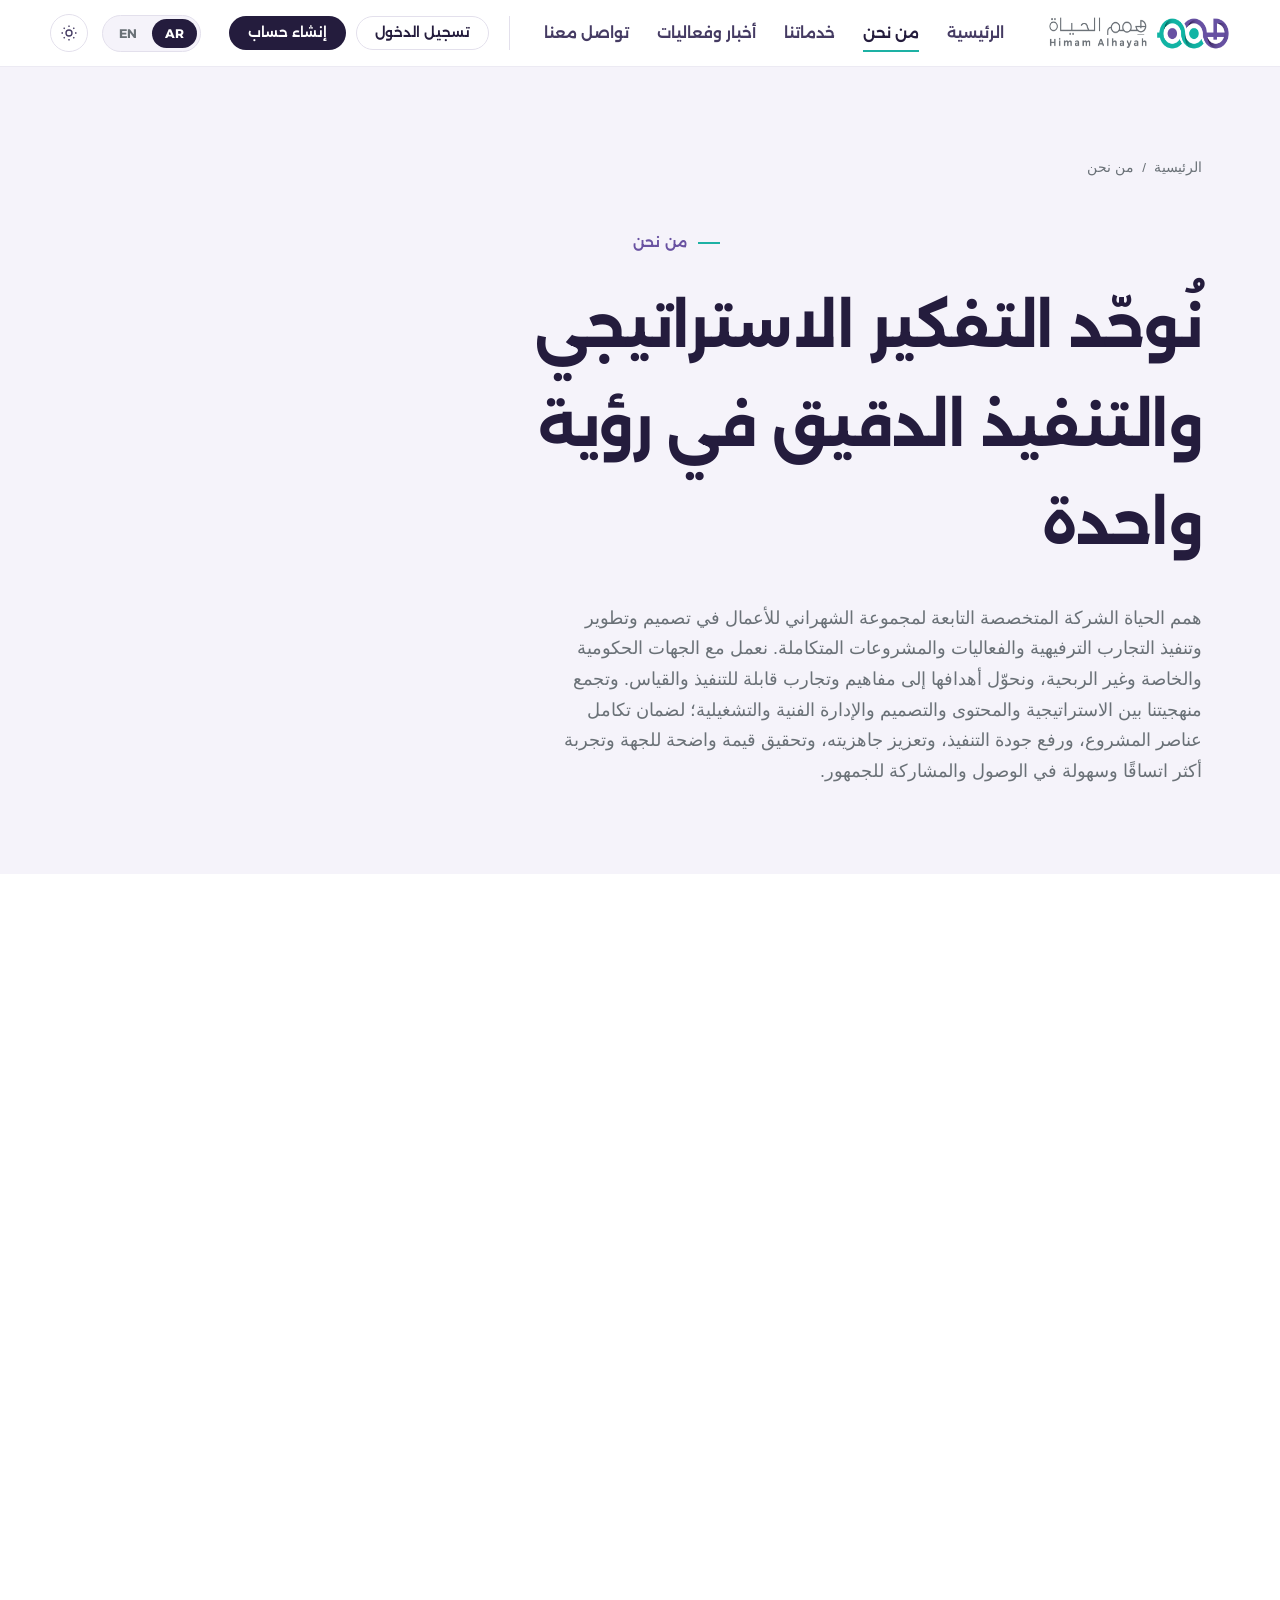
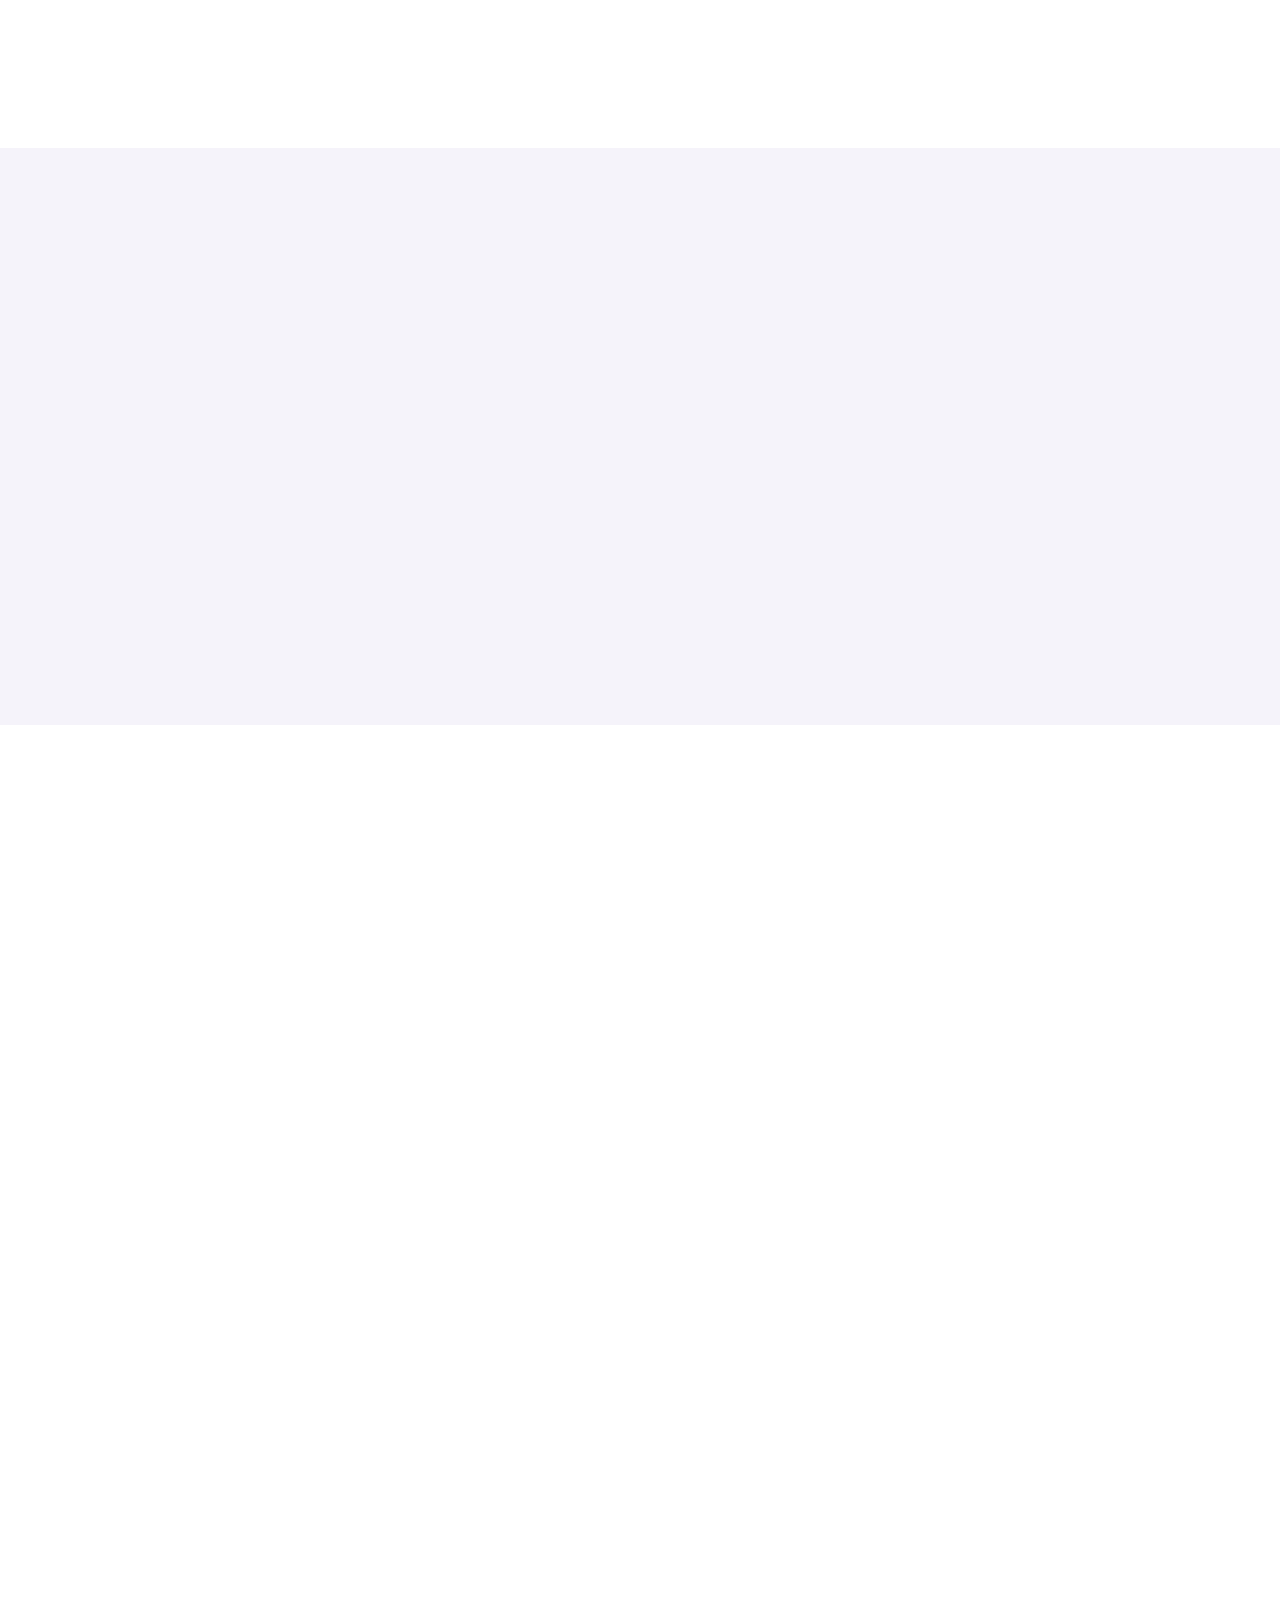
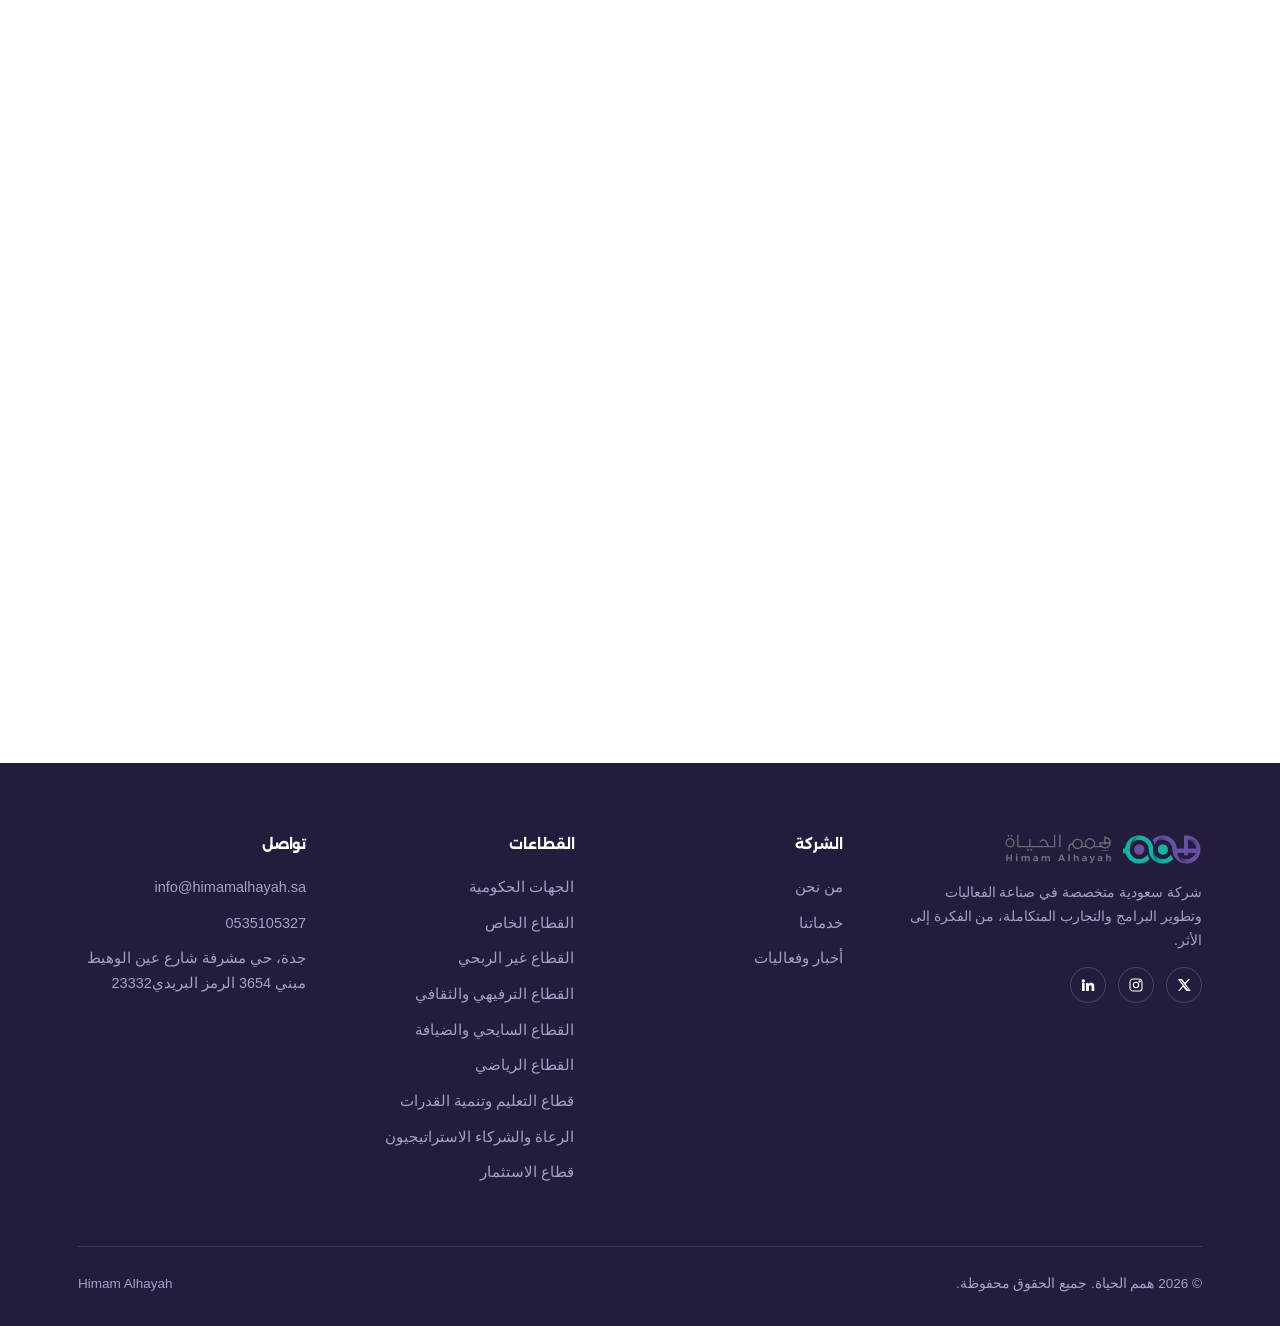
==== commit 74c0585c: "Add files via upload" ====
--- a/about.html
+++ b/about.html
@@ -72,7 +72,7 @@
 <section>
   <div class="container">
     <div class="head-row reveal">
-      <h2>قصتنا ورؤيتنا ورسالتنا ومهمتنا</h2>
+      <h2>كل ما يخصنا</h2>
       <p>الإطار الذي ننطلق منه في كل مشروع، ويحدد القيمة التي نقدّمها لشركائنا وللمجتمع.</p>
     </div>
     <div class="grid grid-2">
--- a/css/about.css
+++ b/css/about.css
@@ -69,6 +69,7 @@
 .container{
   max-width:var(--container);
   margin-inline:auto;
+  padding-inline:28px;
 }
 
 @media (prefers-reduced-motion: reduce){
@@ -137,6 +138,8 @@
 .nav{
   display:flex; align-items:center; justify-content:space-between;
   padding-block:14px;
+  padding-inline:0px !important;
+
 }
 .nav-logo{ display:flex; align-items:center; gap:12px; }
 .nav-logo img{ height:34px; width:auto; }
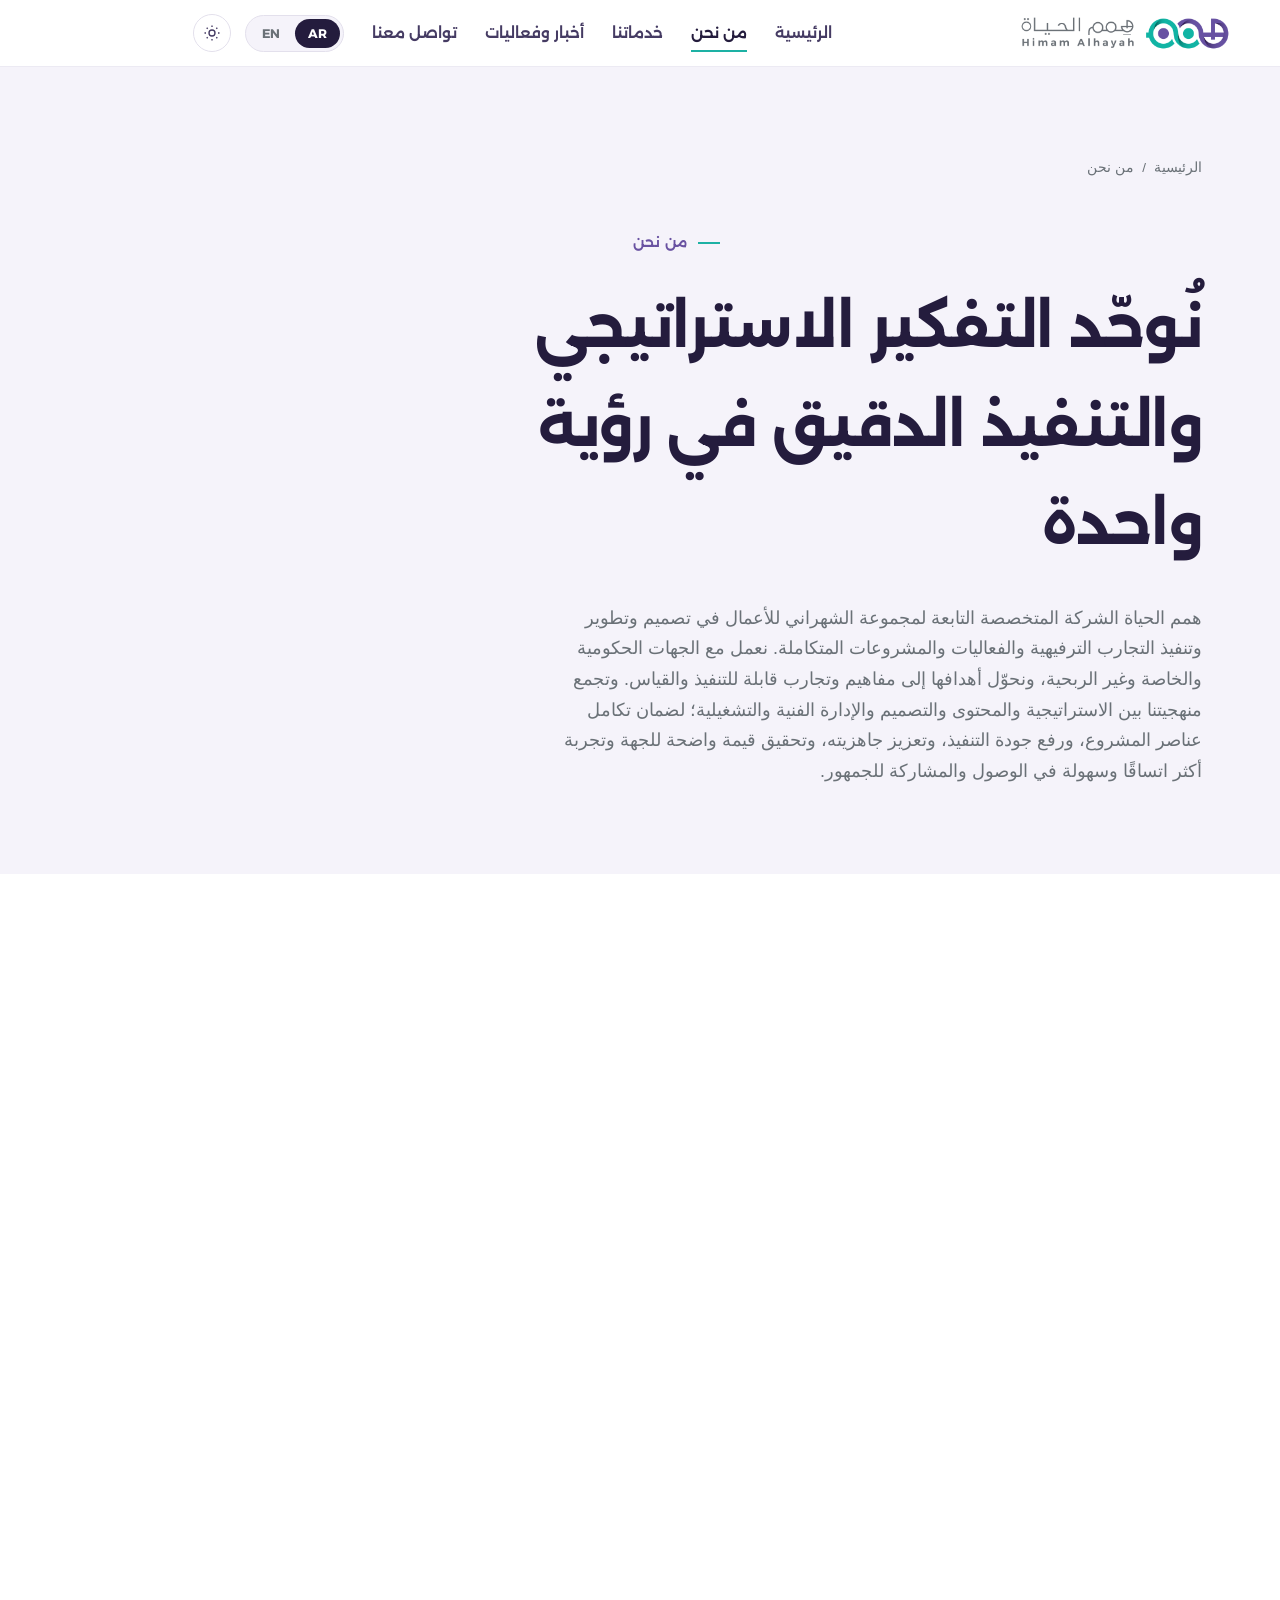
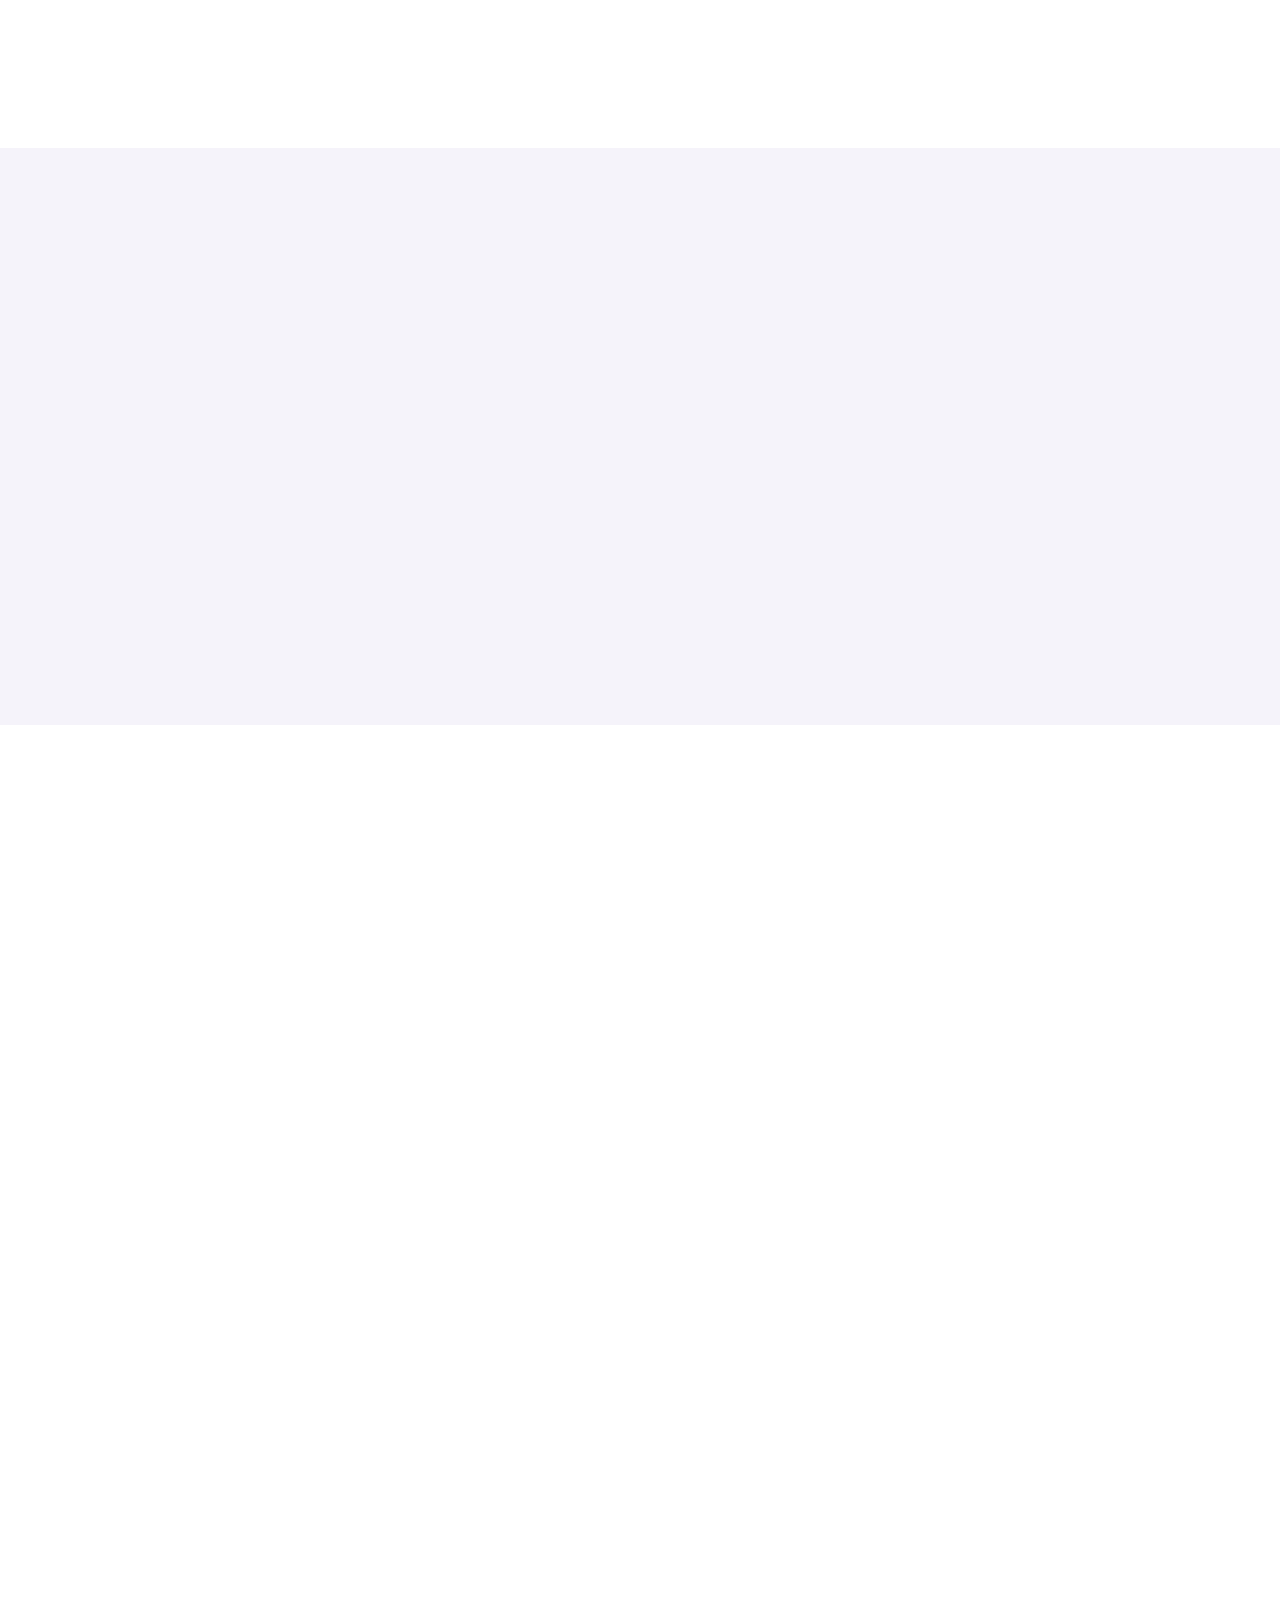
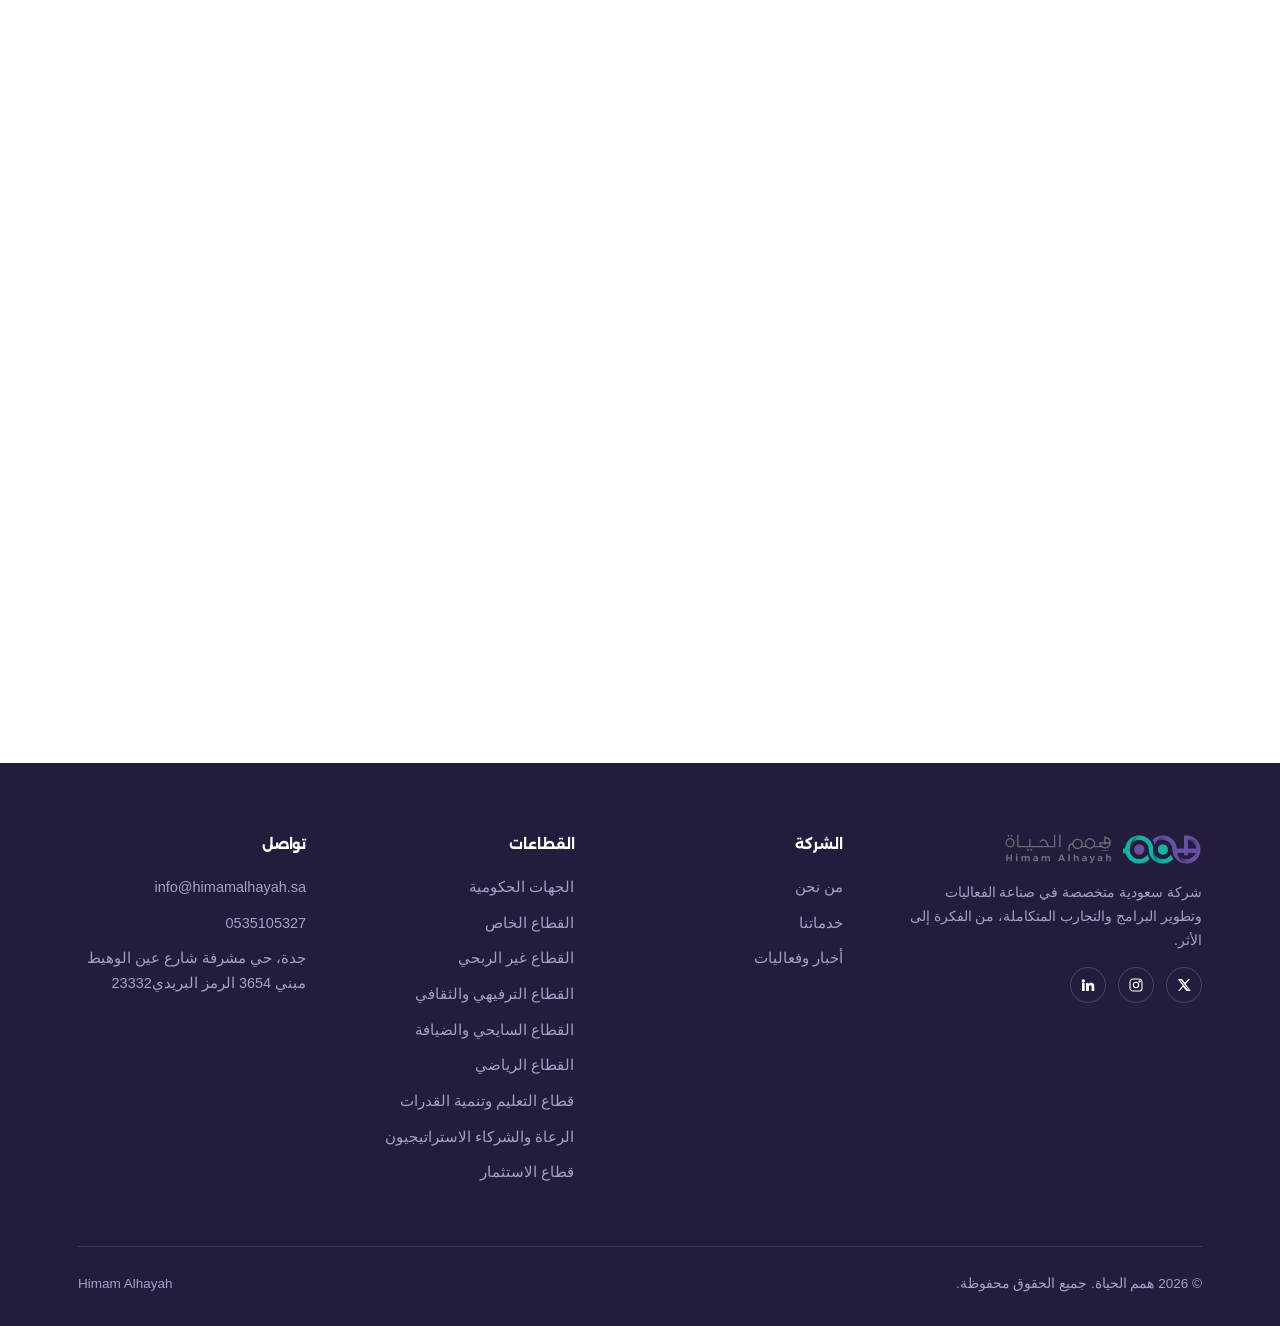
==== commit 09c6dd3a: "Add files via upload" ====
--- a/about.html
+++ b/about.html
@@ -32,10 +32,6 @@
       <a href="index.html#sectors">خدماتنا</a>
       <a href="news.html">أخبار وفعاليات</a>
       <a href="contact.html">تواصل معنا</a>
-      <div class="nav-auth">
-        <a href="admin-login.html" class="btn btn-outline nav-btn">تسجيل الدخول</a>
-        <a href="admin-signup.html" class="btn btn-primary nav-btn">إنشاء حساب</a>
-      </div>
     </nav>
     <div class="nav-cta">
       <button class="nav-toggle" aria-label="القائمة"><span></span><span></span><span></span></button>
@@ -105,7 +101,6 @@
   </div>
 </section>
 
-<!-- PROCESS -->
 <section class="bg-mist">
   <div class="container">
     <div class="head-row reveal">
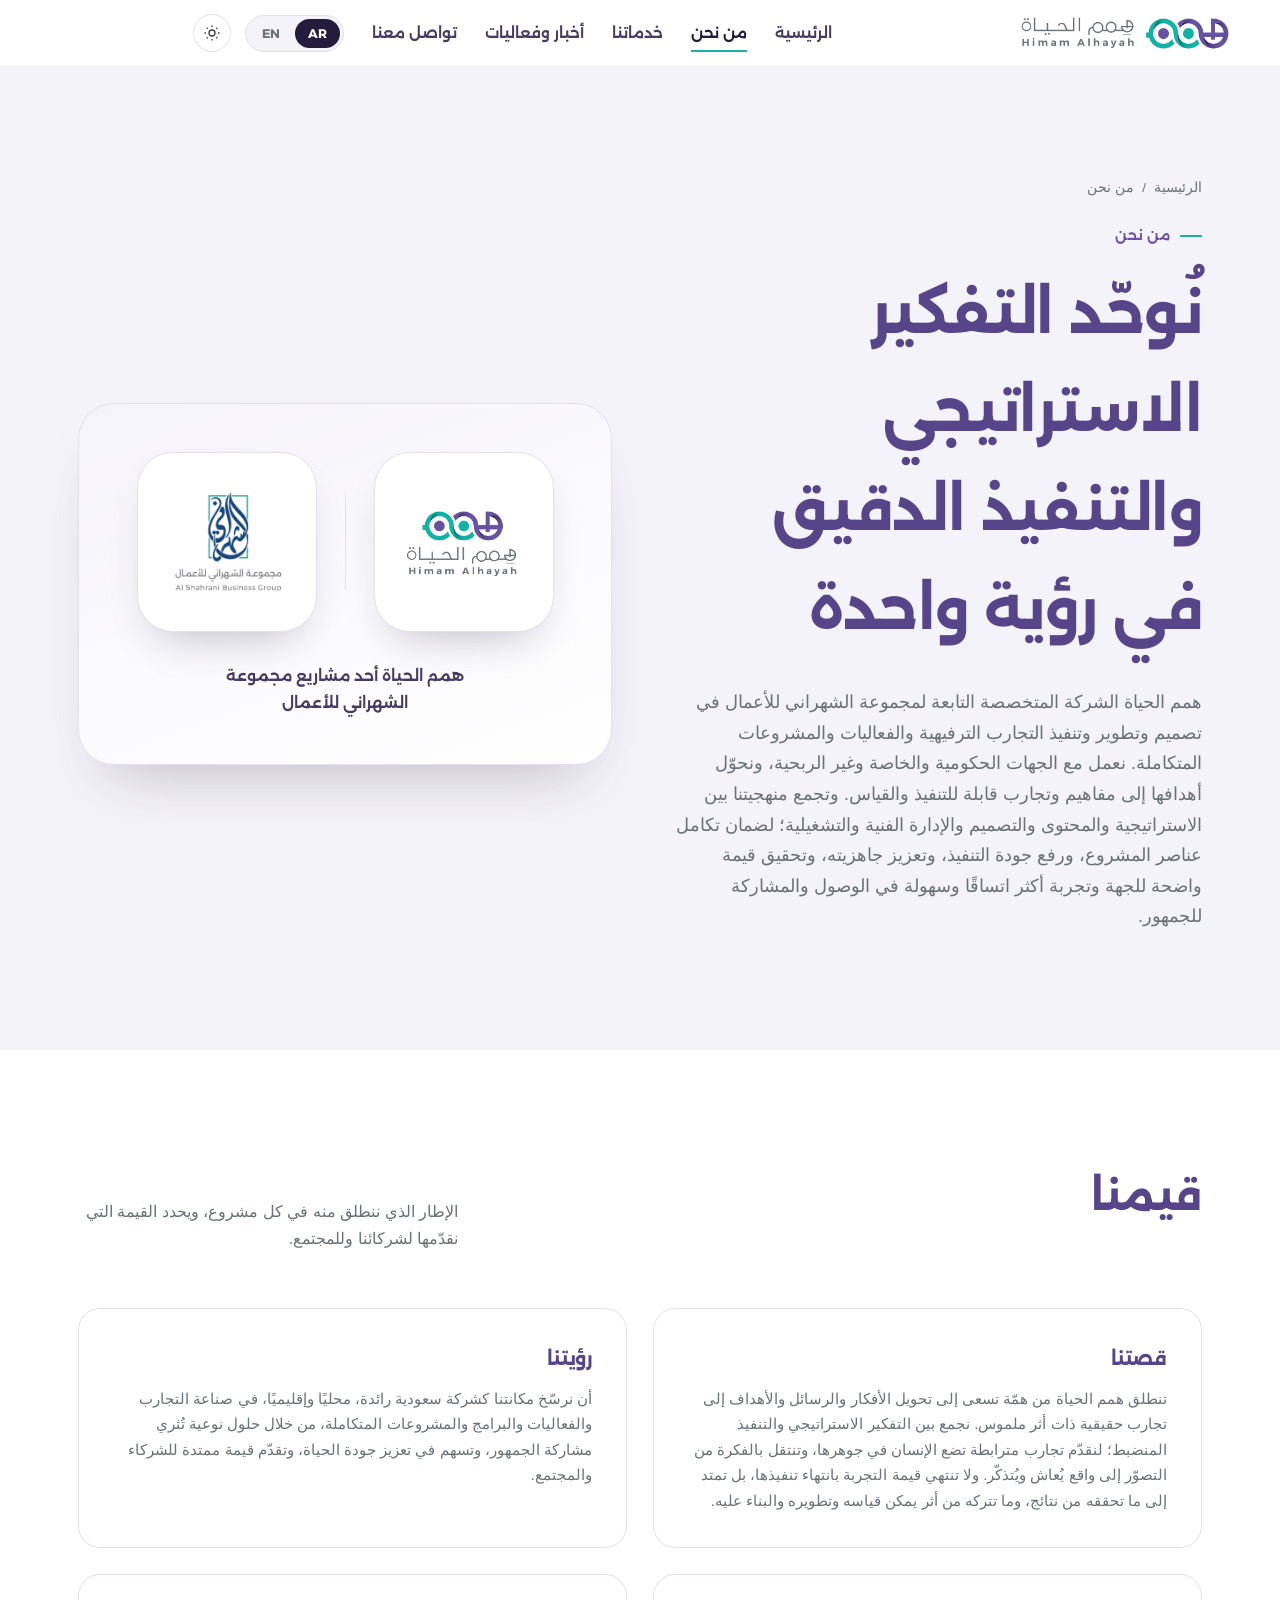
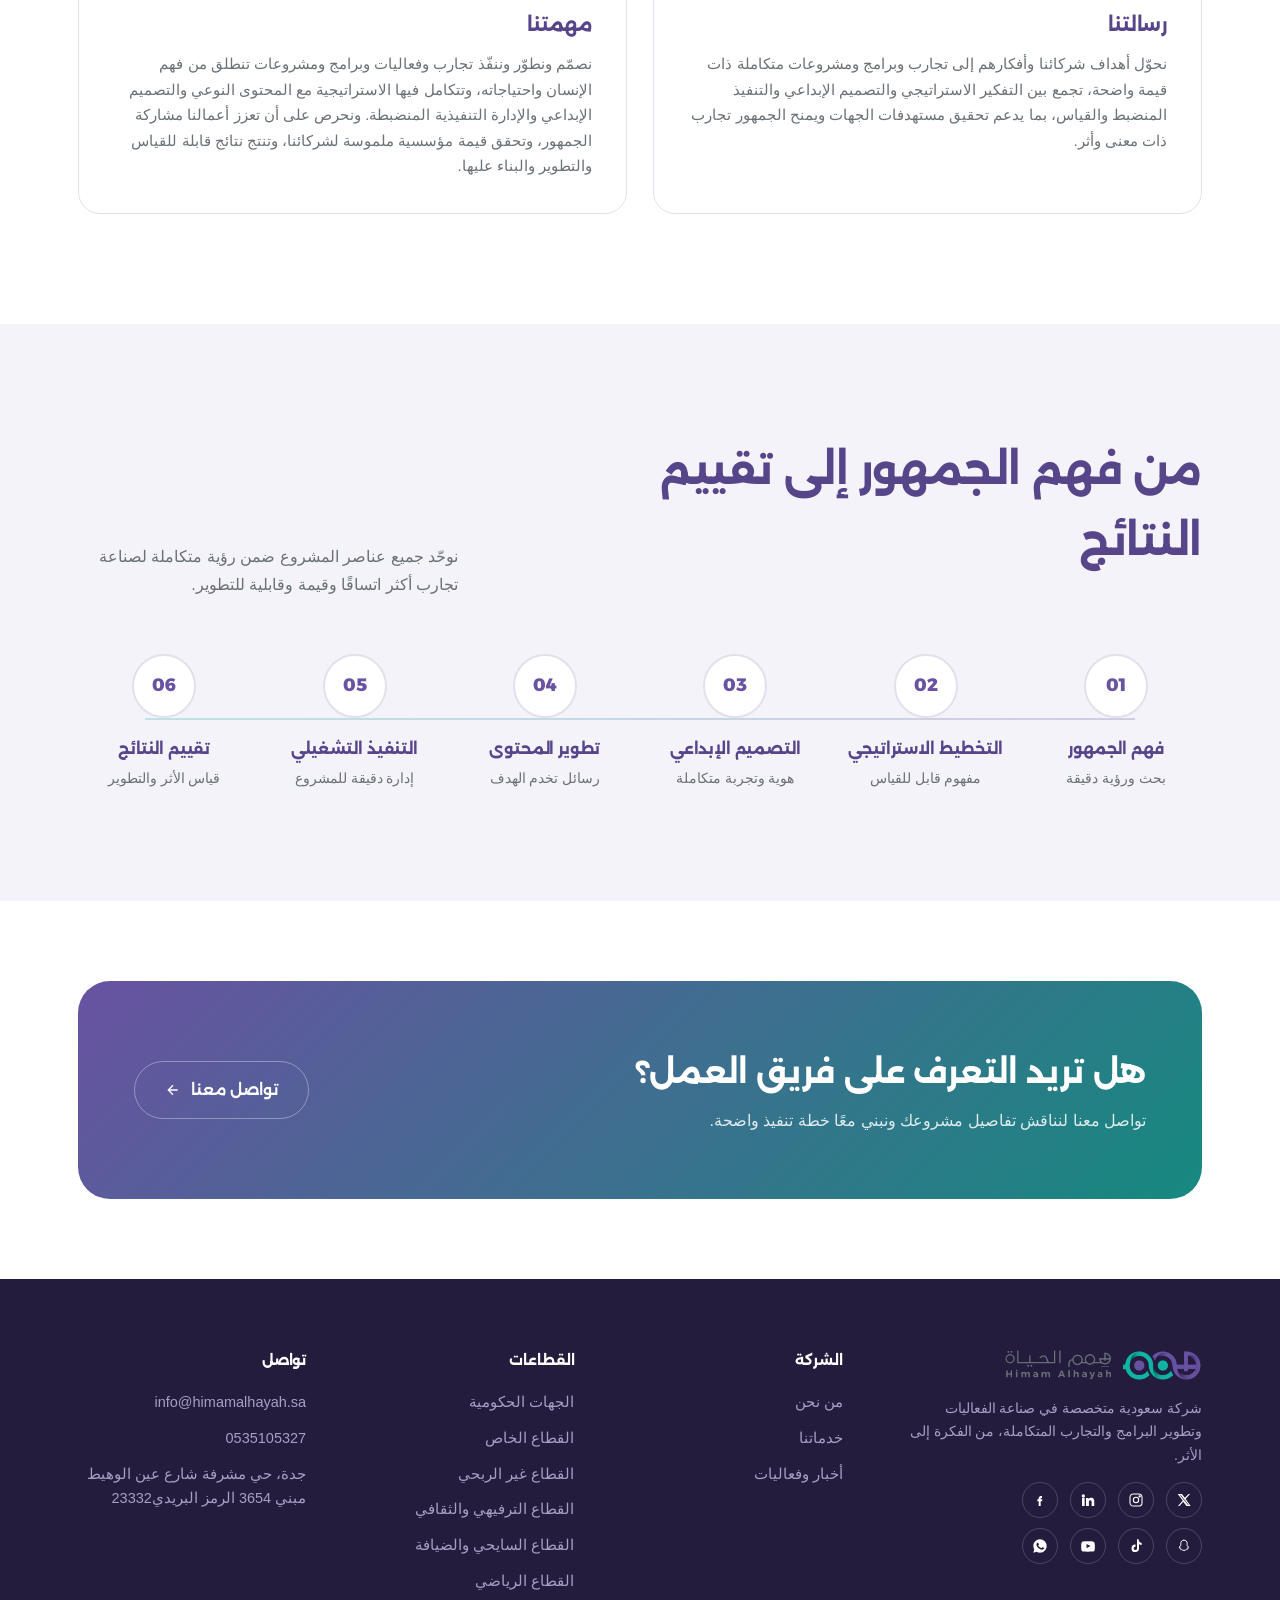
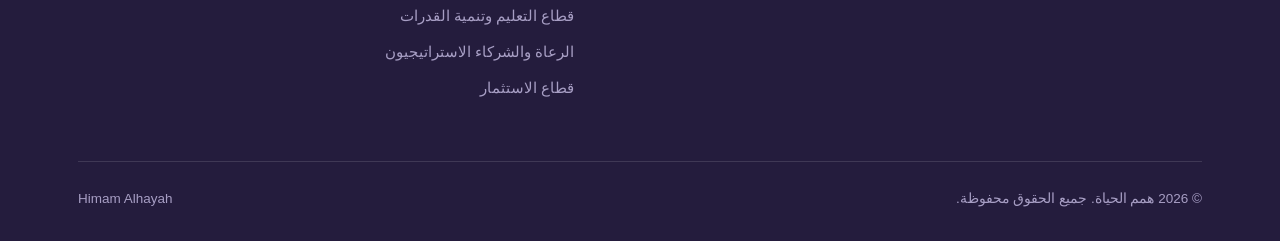
==== commit af2d9ea1: "Add files via upload" ====
--- a/about.html
+++ b/about.html
@@ -43,32 +43,40 @@
   <div class="container">
     <div class="crumb"><a href="index.html">الرئيسية</a><span>/</span><span>من نحن</span></div>
 
-    <div class="parent-brand reveal">
-      <div class="parent-brand-logos">
-        <span class="logo-chip"><img src="assets/logo-stacked.png" alt="همم الحياة"></span>
-        <span class="parent-brand-sep">
-          <svg viewBox="0 0 24 24" fill="none" stroke="currentColor" stroke-width="2"><path d="M18 6L6 18M6 6l12 12"/></svg>
-        </span>
-        <span class="logo-chip"><img src="assets/alshahrani-logo.png" alt="مجموعة الشهراني للأعمال"></span>
-      </div>
-      <span class="parent-brand-text">همم الحياة أحد مشاريع مجموعة الشهراني للأعمال</span>
-    </div>
-
-    <div class="eyebrow">من نحن</div>
-    <h1>نُوحّد التفكير الاستراتيجي<br>والتنفيذ الدقيق في رؤية واحدة</h1>
-    <p class="lede">
-      همم الحياة الشركة المتخصصة التابعة لمجموعة الشهراني للأعمال في تصميم وتطوير وتنفيذ التجارب الترفيهية والفعاليات
-      والمشروعات المتكاملة. نعمل مع الجهات الحكومية والخاصة وغير الربحية، ونحوّل أهدافها إلى مفاهيم وتجارب قابلة للتنفيذ
-      والقياس. وتجمع منهجيتنا بين الاستراتيجية والمحتوى والتصميم والإدارة الفنية والتشغيلية؛ لضمان تكامل عناصر المشروع،
-      ورفع جودة التنفيذ، وتعزيز جاهزيته، وتحقيق قيمة واضحة للجهة وتجربة أكثر اتساقًا وسهولة في الوصول والمشاركة للجمهور.
-    </p>
+    <div class="page-hero-grid">
+      <div class="page-hero-content reveal">
+        <div class="eyebrow">من نحن</div>
+        <h1>نُوحّد التفكير الاستراتيجي<br>والتنفيذ الدقيق في رؤية واحدة</h1>
+        <p class="lede">
+          همم الحياة الشركة المتخصصة التابعة لمجموعة الشهراني للأعمال في تصميم وتطوير وتنفيذ التجارب الترفيهية والفعاليات
+          والمشروعات المتكاملة. نعمل مع الجهات الحكومية والخاصة وغير الربحية، ونحوّل أهدافها إلى مفاهيم وتجارب قابلة للتنفيذ
+          والقياس. وتجمع منهجيتنا بين الاستراتيجية والمحتوى والتصميم والإدارة الفنية والتشغيلية؛ لضمان تكامل عناصر المشروع،
+          ورفع جودة التنفيذ، وتعزيز جاهزيته، وتحقيق قيمة واضحة للجهة وتجربة أكثر اتساقًا وسهولة في الوصول والمشاركة للجمهور.
+        </p>
+      </div>
+
+      <div class="page-hero-brands reveal">
+        <div class="brand-panel">
+          <div class="brand-lockup">
+            <div class="brand-tile">
+              <img src="assets/logo-stacked.png" alt="همم الحياة">
+            </div>
+            <div class="brand-lockup-divider"></div>
+            <div class="brand-tile">
+              <img src="assets/alshahrani-logo.png" alt="مجموعة الشهراني للأعمال">
+            </div>
+          </div>
+          <span class="brand-lockup-text">همم الحياة أحد مشاريع مجموعة الشهراني للأعمال</span>
+        </div>
+      </div>
+    </div>
   </div>
 </section>
 
 <section>
   <div class="container">
     <div class="head-row reveal">
-      <h2>كل ما يخصنا</h2>
+      <h2>قيمنا</h2>
       <p>الإطار الذي ننطلق منه في كل مشروع، ويحدد القيمة التي نقدّمها لشركائنا وللمجتمع.</p>
     </div>
     <div class="grid grid-2">
@@ -121,53 +129,6 @@
   </div>
 </section>
 
-<section id="sectors">
-  <div class="container">
-    <div class="head-row reveal">
-      <h2>القطاعات التي نخدمها</h2>
-      <p>نصمم حلولاً بما يناسب طبيعة كل قطاع وأهدافه الخاصة.</p>
-    </div>
-    <div class="sector-detail">
-      <div class="sector-box sb-1 reveal">
-        <h3 style="color:#fff;">الجهات الحكومية</h3>
-          <p>نطور المبادرات والفعاليات والبرامج والمشروعات التي تدعم الأهداف المؤسسية والمجتمعية وتخدم المستفيدين ضمن تجربة واضحة ومنظمة تراعي الحوكمة وتنوع الجمهور وقابلية قياس النتائج.</p>
-      </div>
-      <div class="sector-box sb-2 reveal">
-        <h3 style="color:#fff;">القطاع الخاص</h3>
-          <p>نصمم تجارب تساعد الشركات والعلامات التجارية على ترجمة أهدافها ورسائلها إلى تفاعل حقيقي مع العملاء والموظفين والشركاء.</p>
-      </div>
-      <div class="sector-box sb-3 reveal">
-        <h3 style="color:#fff;">القطاع  غير الربحي</h3>
-            <p>نساعد القطاعات غير الربحية على تحويل رسالتها وأهدافها المجتمعية إلى برامج ومبادرات وتجارب تصل للمستفيدين والداعمين والمتطوعين بوضوح، وتدعم المشاركة والاستفادة ضمن الموارد المتاحة.</p>
-      </div>
-      <div class="sector-box sb-1 reveal">
-        <h3 style="color:#fff;">القطاع الترفيهة والثقافي</h3>
-            <p>نطور فعاليات وتجارب تجمع بين المحتوى والإبداع والتفاعل، وتقدم للجمهور رحلة متماسكة تتناسب مع طبيعة المشروع وسياقه الثقافي والترفيهي.</p>
-      </div>
-      <div class="sector-box sb-2 reveal">
-        <h3 style="color:#fff;">القطاع السياحي والضيافة</h3>
-            <p>نصمم تجارب الزوار والوجهات والبرامج السياحية بما يعزز وضوح الرحلة وجودة التفاعل، ويربط المكان بقصته وهويته وجمهوره المستهدف.</p>
-      </div>
-      <div class="sector-box sb-3 reveal">
-        <h3 style="color:#fff;">القطاع الرياضي</h3>
-            <p>نطور الفعاليات والبرامج والتجارب الجماهيرية المصاحبة للأنشطة والبطولات الرياضية بما يدعم المشاركة ويعزز ارتباط الجمهور بالحدث أو النادي أو الجهة المنظمة.</p>
-      </div>
-      <div class="sector-box sb-1 reveal">
-        <h3 style="color:#fff;">قطاع التعليم وتنمية القدرات</h3>
-            <p>نطور برامج وتجارب تعليمية وتدريبية تجمع بين المعرفة والتطبيق والمشاركة، وتحوّل المحتوى الترفيهي إلى رحلة تعلّم أكثر وضوحًا وتفاعلًا.</p>
-      </div>
-      <div class="sector-box sb-2 reveal">
-        <h3 style="color:#fff;">الرعاة والشركاء الاستراتيجيون</h3>
-            <p>يمثل الرعاة والشركاء فئة ممتدة عبر مختلف القطاعات، وليست قطاعًا مستقلًا، وتعمل همم الحياة على تطوير فرص مشاركة وظهور وتفاعل ترتبط بأهداف الشراكة وطبيعة الجمهور، وتندمج داخل التجربة بصورة طبيعية.</p>
-      </div>
-      <div class="sector-box sb-3 reveal">
-        <h3 style="color:#fff;">قطاع الاستثمار</h3>
-            <p>نطور الملتقيات والبرامج والتجارب التي تجمع رواد الأعمال والمستثمرين والجهات الداعمة، وتساعد على تحويل الأفكار والفرص إلى مسارات أوضح للتواصل والتقييم والبناء.</p>
-      </div>
-    </div>
-  </div>
-</section>
-
 <section class="section-sm">
   <div class="container">
     <div class="cta-band reveal">
@@ -189,9 +150,14 @@
         <img src="assets/logo-horizontal-trim.png" alt="همم الحياة">
         <p style="max-width:300px; font-size:14px; color:#a79ec4;">شركة سعودية متخصصة في صناعة الفعاليات وتطوير البرامج والتجارب المتكاملة، من الفكرة إلى الأثر.</p>
         <div class="social">
-          <a href="#" aria-label="X"><svg viewBox="0 0 24 24" fill="currentColor" style="color:#fff"><path d="M18.9 3H21l-6.6 7.5L22 21h-6.3l-4.9-6.4L5.2 21H3l7.1-8.1L2.5 3h6.4l4.4 5.8L18.9 3zm-1.1 16h1.2L7.3 5H6l11.8 14z"/></svg></a>
-          <a href="#" aria-label="Instagram"><svg viewBox="0 0 24 24" fill="none" stroke="currentColor" stroke-width="1.6" style="color:#fff"><rect x="3" y="3" width="18" height="18" rx="5"/><circle cx="12" cy="12" r="4"/><circle cx="17.5" cy="6.5" r="1"/></svg></a>
-          <a href="#" aria-label="LinkedIn"><svg viewBox="0 0 24 24" fill="currentColor" style="color:#fff"><path d="M4.98 3.5A2.5 2.5 0 1 1 5 8.5a2.5 2.5 0 0 1-.02-5zM3 9h4v12H3zM9 9h3.8v1.7h.05c.53-1 1.83-2.05 3.77-2.05 4.03 0 4.78 2.65 4.78 6.1V21h-4v-5.6c0-1.34-.02-3.06-1.87-3.06-1.87 0-2.16 1.46-2.16 2.96V21H9z"/></svg></a>
+          <a href="#" aria-label="إكس"><svg viewBox="0 0 24 24" fill="currentColor" style="color:#fff"><path d="M18.9 3H21l-6.6 7.5L22 21h-6.3l-4.9-6.4L5.2 21H3l7.1-8.1L2.5 3h6.4l4.4 5.8L18.9 3zm-1.1 16h1.2L7.3 5H6l11.8 14z"/></svg></a>
+          <a href="#" aria-label="انستقرام"><svg viewBox="0 0 24 24" fill="none" stroke="currentColor" stroke-width="1.6" style="color:#fff"><rect x="3" y="3" width="18" height="18" rx="5"/><circle cx="12" cy="12" r="4"/><circle cx="17.5" cy="6.5" r="1"/></svg></a>
+          <a href="#" aria-label="لينكدإن"><svg viewBox="0 0 24 24" fill="currentColor" style="color:#fff"><path d="M4.98 3.5A2.5 2.5 0 1 1 5 8.5a2.5 2.5 0 0 1-.02-5zM3 9h4v12H3zM9 9h3.8v1.7h.05c.53-1 1.83-2.05 3.77-2.05 4.03 0 4.78 2.65 4.78 6.1V21h-4v-5.6c0-1.34-.02-3.06-1.87-3.06-1.87 0-2.16 1.46-2.16 2.96V21H9z"/></svg></a>
+          <a href="#" aria-label="فيسبوك"><svg viewBox="0 0 24 24" fill="currentColor" style="color:#fff"><path d="M13.5 9H15V6h-1.6C11.4 6 10 7.5 10 9.8V11H8v3h2v7h3v-7h2.1l.4-3H13v-1c0-.6.2-1 .5-1z"/></svg></a>
+          <a href="#" aria-label="سناب شات"><svg viewBox="0 0 24 24" fill="none" stroke="currentColor" stroke-width="1.5" style="color:#fff"><path d="M12 3.2c-2.9 0-4.9 2.1-4.9 5v1.9c0 .8 0 1.5-.2 1.9-.3.7-1.4.9-2 1.2-.4.2-.3.6 0 .8.5.3 1.1.4 1.5.5.3.1.1.5-.1.8-.3.4-.8.8-.3 1.2.6.4 1.7.2 2.4.6.6.3.8 1.2 1.9 1.4.5.1 1-.1 1.6-.1.5 0 1 .2 1.6.1 1.1-.2 1.3-1.1 1.9-1.4.7-.4 1.8-.2 2.4-.6.5-.4 0-.8-.3-1.2-.2-.3-.4-.7-.1-.8.4-.1 1-.2 1.5-.5.3-.2.4-.6 0-.8-.6-.3-1.7-.5-2-1.2-.2-.4-.2-1.1-.2-1.9V8.2c0-2.9-2-5-4.9-5z"/></svg></a>
+          <a href="#" aria-label="تيك توك"><svg viewBox="0 0 24 24" fill="currentColor" style="color:#fff"><path d="M16.5 2h-3v13.6a2.5 2.5 0 1 1-2.2-2.5v-3.2a5.6 5.6 0 1 0 5.2 5.6V9.1c1.2.8 2.6 1.3 4 1.3V7.3c-2 0-3.7-1.3-4.3-3.1-.2-.6-.2-1.4-.2-2.2z"/></svg></a>
+          <a href="#" aria-label="يوتيوب"><svg viewBox="0 0 24 24" fill="currentColor" style="color:#fff"><path d="M22 8.4s-.2-1.5-.8-2.2c-.8-.9-1.7-.9-2.1-1C16.3 5 12 5 12 5s-4.3 0-7.1.2c-.4.1-1.3.1-2.1 1-.6.7-.8 2.2-.8 2.2S1.8 10.2 1.8 12v1.6c0 1.8.2 3.6.2 3.6s.2 1.5.8 2.2c.8.9 1.9.9 2.3 1 1.7.2 7 .2 7 .2s4.3 0 7.1-.2c.4-.1 1.3-.1 2.1-1 .6-.7.8-2.2.8-2.2s.2-1.8.2-3.6V12c0-1.8-.2-3.6-.2-3.6zM9.8 15.2V8.9l6 3.2-6 3.1z"/></svg></a>
+          <a href="#" aria-label="واتساب"><svg viewBox="0 0 24 24" fill="currentColor" style="color:#fff"><path d="M12 2C6.5 2 2 6.5 2 12c0 1.8.5 3.6 1.4 5.1L2 22l5-1.3c1.4.8 3.1 1.3 5 1.3 5.5 0 10-4.5 10-10S17.5 2 12 2zm5.6 14.2c-.2.6-1.3 1.2-1.8 1.3-.5.1-1 .1-1.7-.1-.4-.1-.9-.3-1.6-.6-2.8-1.2-4.6-4-4.7-4.2-.1-.2-1.1-1.5-1.1-2.9s.7-2 1-2.3c.2-.3.5-.3.7-.3h.5c.2 0 .4 0 .6.4.2.5.7 1.8.8 1.9.1.1.1.3 0 .5-.1.2-.1.3-.3.5-.1.2-.3.4-.4.5-.1.1-.3.3-.1.6.2.3.8 1.3 1.7 2.1 1.2 1 2.1 1.4 2.5 1.5.3.1.5.1.7-.1.2-.2.7-.8.9-1.1.2-.3.4-.2.6-.1.2.1 1.5.7 1.8.8.3.1.4.2.5.3.1.2.1.9-.1 1.5z"/></svg></a>
         </div>
       </div>
       <div>
--- a/css/about.css
+++ b/css/about.css
@@ -60,7 +60,7 @@
 ul{ margin:0; padding:0; list-style:none; }
 h1,h2,h3,h4{
   font-family:var(--font);
-  color:var(--ink);
+  color:var(--purple-600);
   margin:0 0 .5em;
   font-weight:700;
   letter-spacing:-.01em;
@@ -308,7 +308,7 @@
 .footer-bottom{
   display:flex; justify-content:space-between; align-items:center; padding-top:26px; font-size:13.5px; flex-wrap:wrap; gap:12px;
 }
-.social{ display:flex; gap:12px; }
+.social{ display:grid; grid-template-columns:repeat(4, 36px); gap:10px 12px; }
 .social a{
   width:36px; height:36px; border-radius:50%; border:1px solid rgba(255,255,255,.18);
   display:flex; align-items:center; justify-content:center; transition:all .3s;
@@ -317,7 +317,7 @@
 .social svg{ width:16px; height:16px; }
 
 .page-hero{
-  padding-top:90px; padding-bottom:70px;
+  padding-top:110px; padding-bottom:100px;
   background:var(--mist);
   position:relative; overflow:hidden;
 }
@@ -326,28 +326,59 @@
 .crumb{ font-size:13.5px; color:var(--charcoal); margin-bottom:18px; display:flex; gap:8px; align-items:center;}
 .crumb a:hover{ color:var(--purple); }
 
-.parent-brand{
-  display:inline-flex; align-items:center; gap:14px;
-  background:var(--paper); border:1px solid var(--line); border-radius:100px;
-  padding:8px 20px 8px 8px; margin-bottom:24px;
-  box-shadow:0 12px 26px -18px rgba(36,28,61,.25);
-}
-.parent-brand-logos{ display:flex; align-items:center; gap:10px; flex-shrink:0; }
-.logo-chip{
-  width:38px; height:38px; border-radius:50%; overflow:hidden;
-  background:var(--mist); border:1px solid var(--line);
-  display:flex; align-items:center; justify-content:center; flex-shrink:0;
-}
-.logo-chip img{ width:100%; height:100%; object-fit:cover; }
-.parent-brand-sep{
-  width:16px; height:16px; color:var(--charcoal); flex-shrink:0;
+.page-hero-grid{
+  display:grid;
+  grid-template-columns: 1fr 1fr; /* track 1 = right side (RTL) = text, track 2 = left side = logos */
+  gap:56px;
+  align-items:center;
+}
+.page-hero-content{
+  grid-column:1;
+  min-width:0;
+  text-align:right;
+}
+.page-hero-brands{
+  grid-column:2;
   display:flex; align-items:center; justify-content:center;
 }
-.parent-brand-sep svg{ width:12px; height:12px; }
-.parent-brand-text{ font-size:13.5px; font-weight:600; color:var(--ink-soft); }
+@media (max-width:900px){
+  .page-hero-grid{ grid-template-columns:1fr; gap:36px; }
+  .page-hero-content{ grid-column:1; order:1; }
+  .page-hero-brands{ grid-column:1; order:2; }
+}
+
+.brand-panel{
+  width:100%;
+  background:linear-gradient(160deg, var(--mist) 0%, var(--paper) 100%);
+  border:1px solid var(--line);
+  border-radius:36px;
+  padding:48px 36px;
+  display:flex; flex-direction:column; align-items:center; gap:30px;
+  text-align:center;
+  box-shadow:0 34px 64px -30px rgba(36,28,61,.28);
+}
+.brand-lockup{ display:flex; align-items:center; gap:28px; }
+.brand-tile{
+  width:180px; height:180px; border-radius:36px;
+  background:var(--paper); border:1px solid var(--line);
+  display:flex; align-items:center; justify-content:center;
+  padding:28px;
+  box-shadow:0 22px 44px -20px rgba(36,28,61,.28);
+  flex-shrink:0;
+  transition:transform .35s var(--ease), box-shadow .35s var(--ease);
+}
+.brand-tile:hover{ transform:translateY(-4px); box-shadow:0 30px 54px -20px rgba(36,28,61,.35); }
+.brand-tile img{ width:100%; height:100%; object-fit:contain; }
+.brand-lockup-divider{ width:1px; height:96px; background:var(--line); flex-shrink:0; }
+.brand-lockup-text{
+  font-size:15.5px; font-weight:600; color:var(--ink-soft);
+  max-width:300px; line-height:1.75;
+}
 @media (max-width:520px){
-  .parent-brand{ flex-wrap:wrap; padding:10px 16px; }
-  .parent-brand-text{ font-size:12.5px; }
+  .brand-panel{ padding:34px 22px; border-radius:28px; }
+  .brand-tile{ width:120px; height:120px; border-radius:26px; padding:20px; }
+  .brand-lockup{ gap:18px; }
+  .brand-lockup-divider{ height:64px; }
 }
 
 .reveal{ opacity:0; transform:translateY(24px); transition:opacity .8s var(--ease), transform .8s var(--ease); }
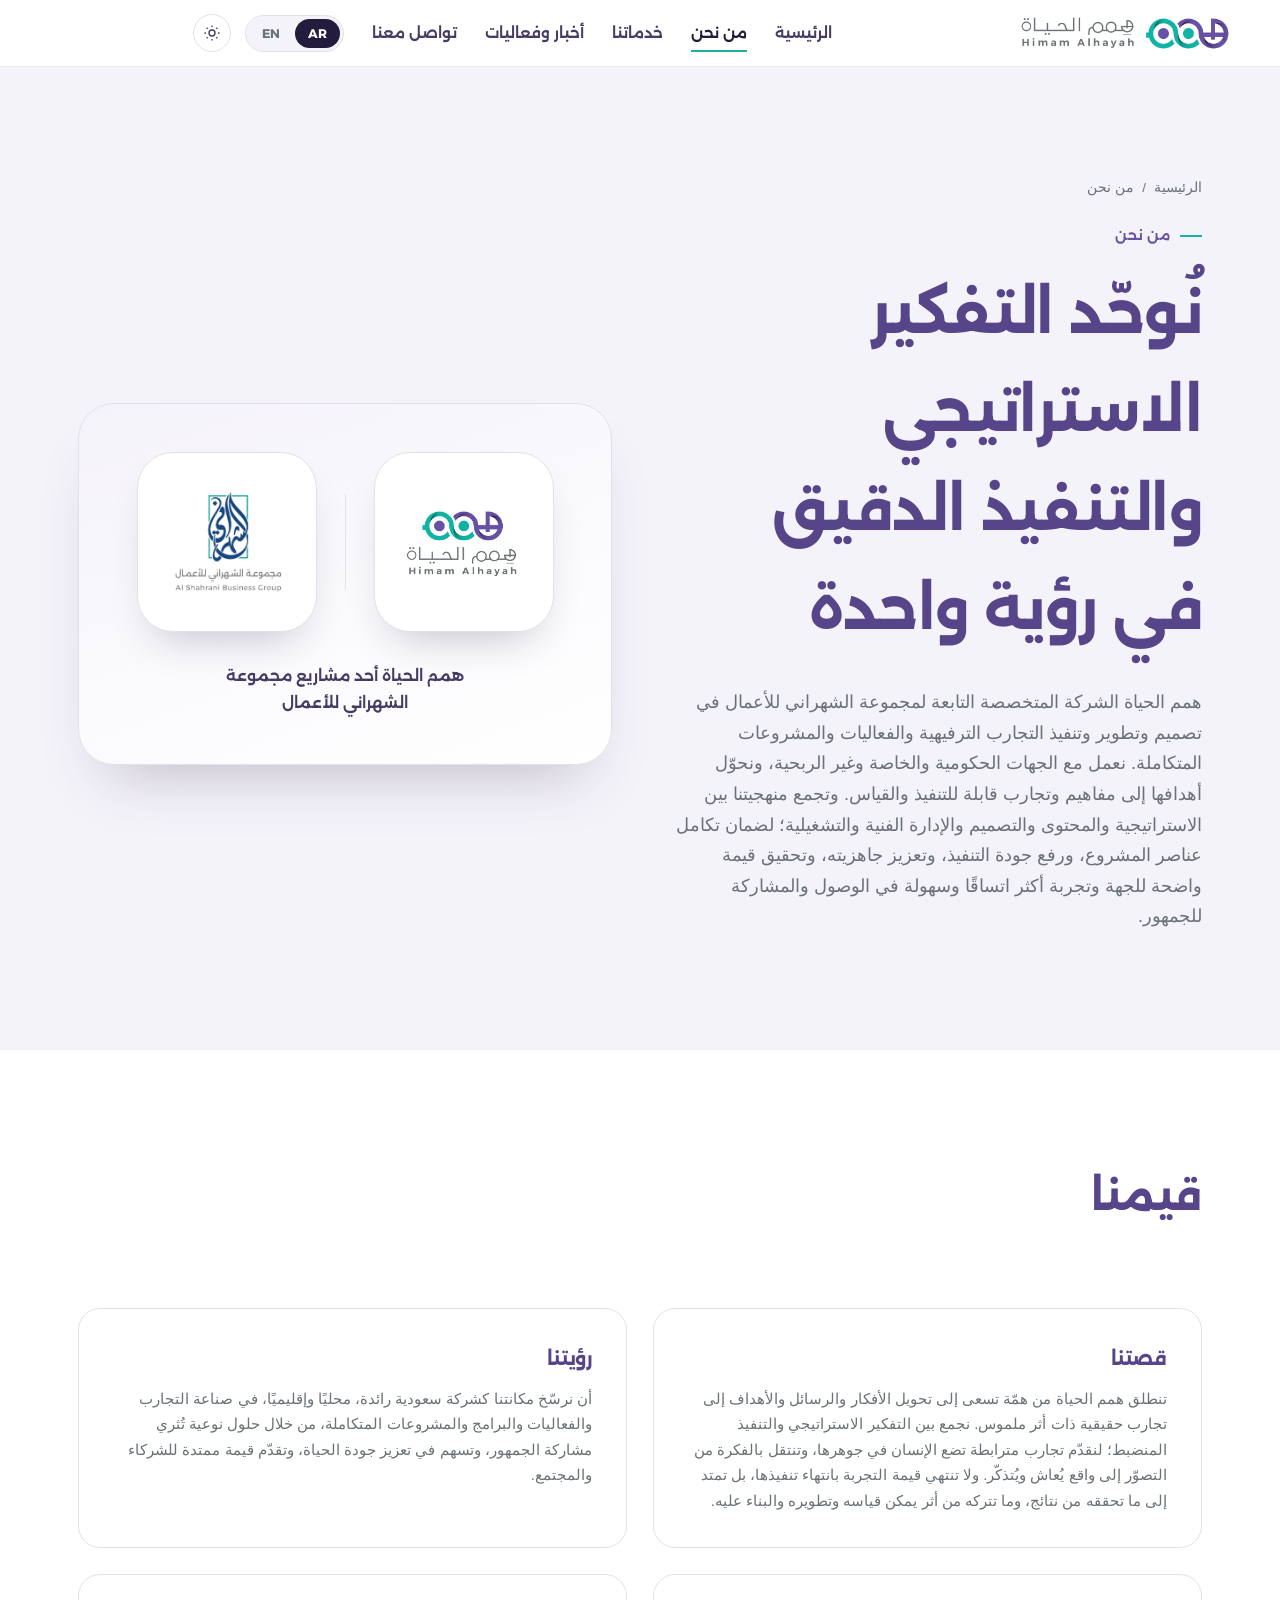
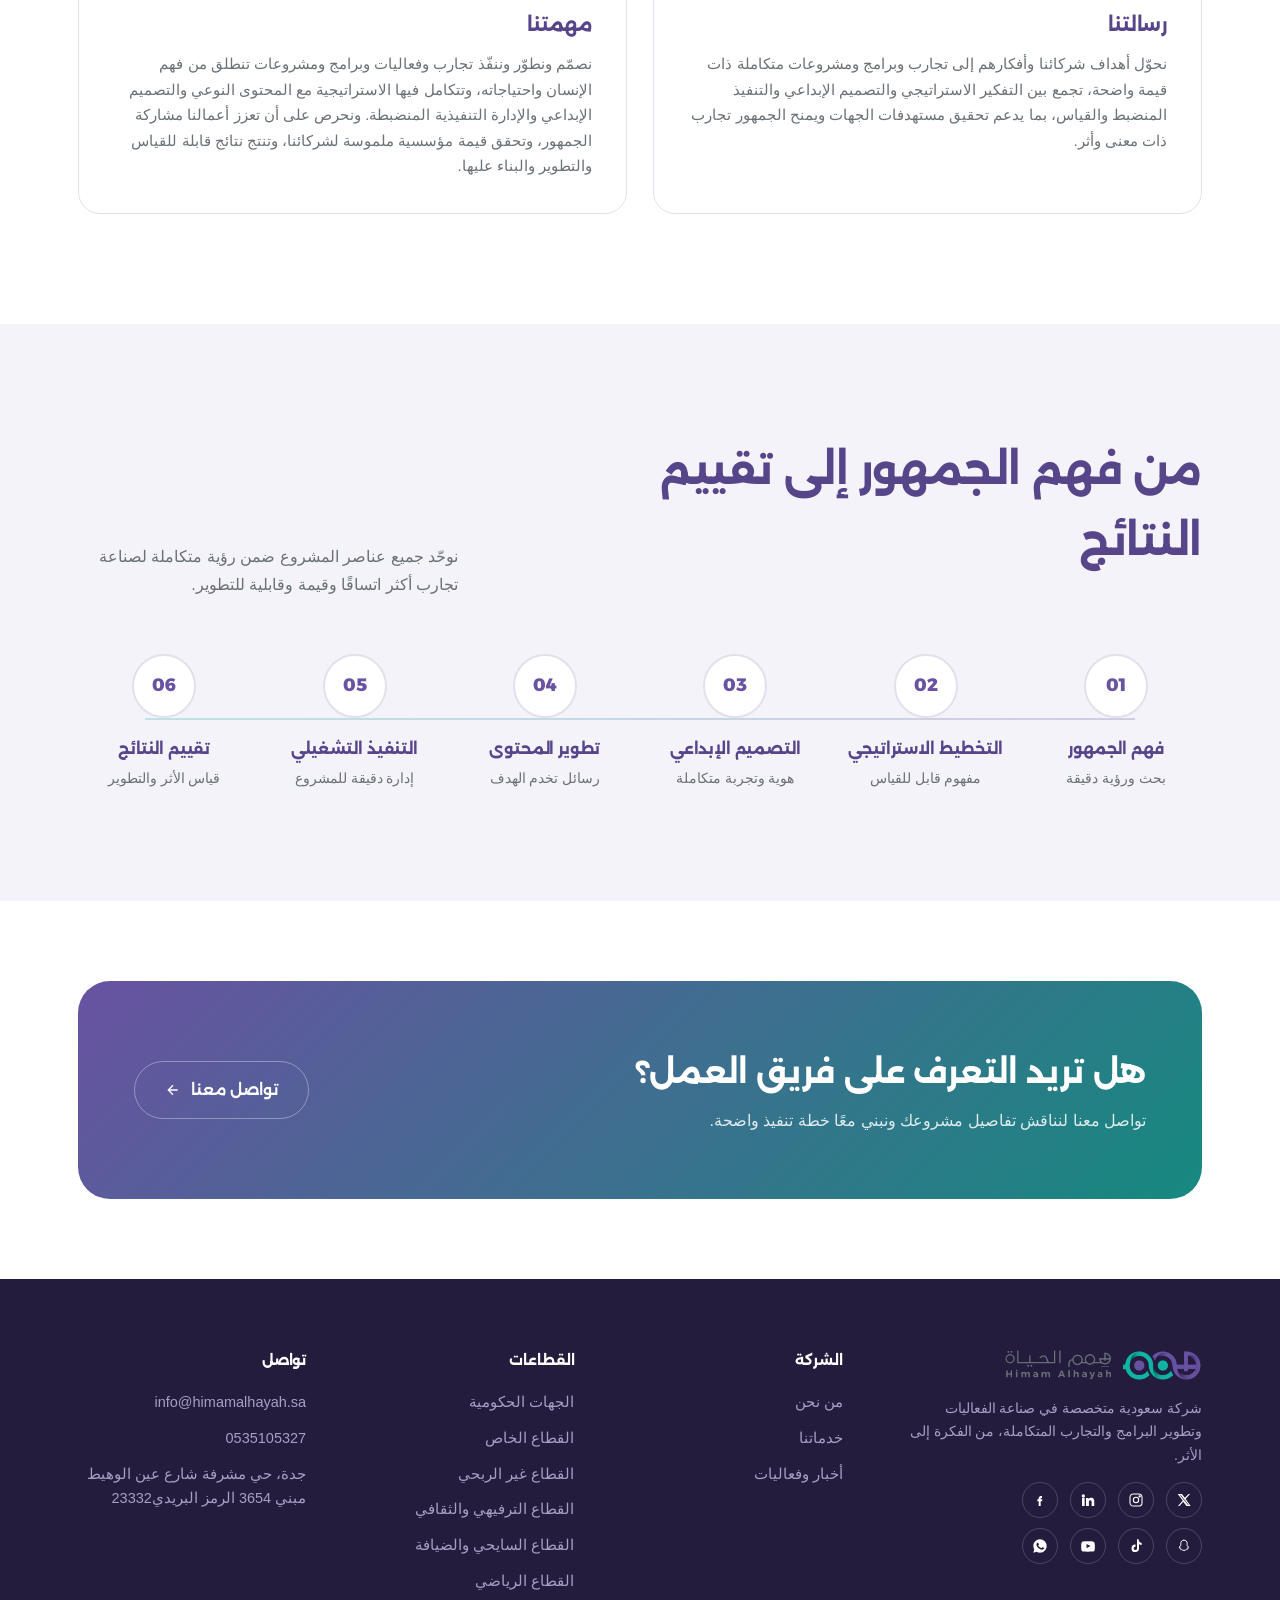
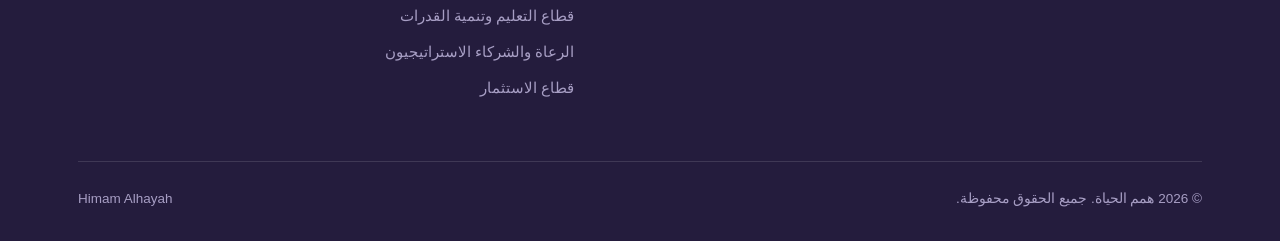
==== commit f2148b99: "Add files via upload" ====
--- a/about.html
+++ b/about.html
@@ -77,7 +77,6 @@
   <div class="container">
     <div class="head-row reveal">
       <h2>قيمنا</h2>
-      <p>الإطار الذي ننطلق منه في كل مشروع، ويحدد القيمة التي نقدّمها لشركائنا وللمجتمع.</p>
     </div>
     <div class="grid grid-2">
       <div class="card reveal">
--- a/css/about.css
+++ b/css/about.css
@@ -379,6 +379,7 @@
   .brand-tile{ width:120px; height:120px; border-radius:26px; padding:20px; }
   .brand-lockup{ gap:18px; }
   .brand-lockup-divider{ height:64px; }
+  .container{padding-inline: 28px !important;}
 }
 
 .reveal{ opacity:0; transform:translateY(24px); transition:opacity .8s var(--ease), transform .8s var(--ease); }
